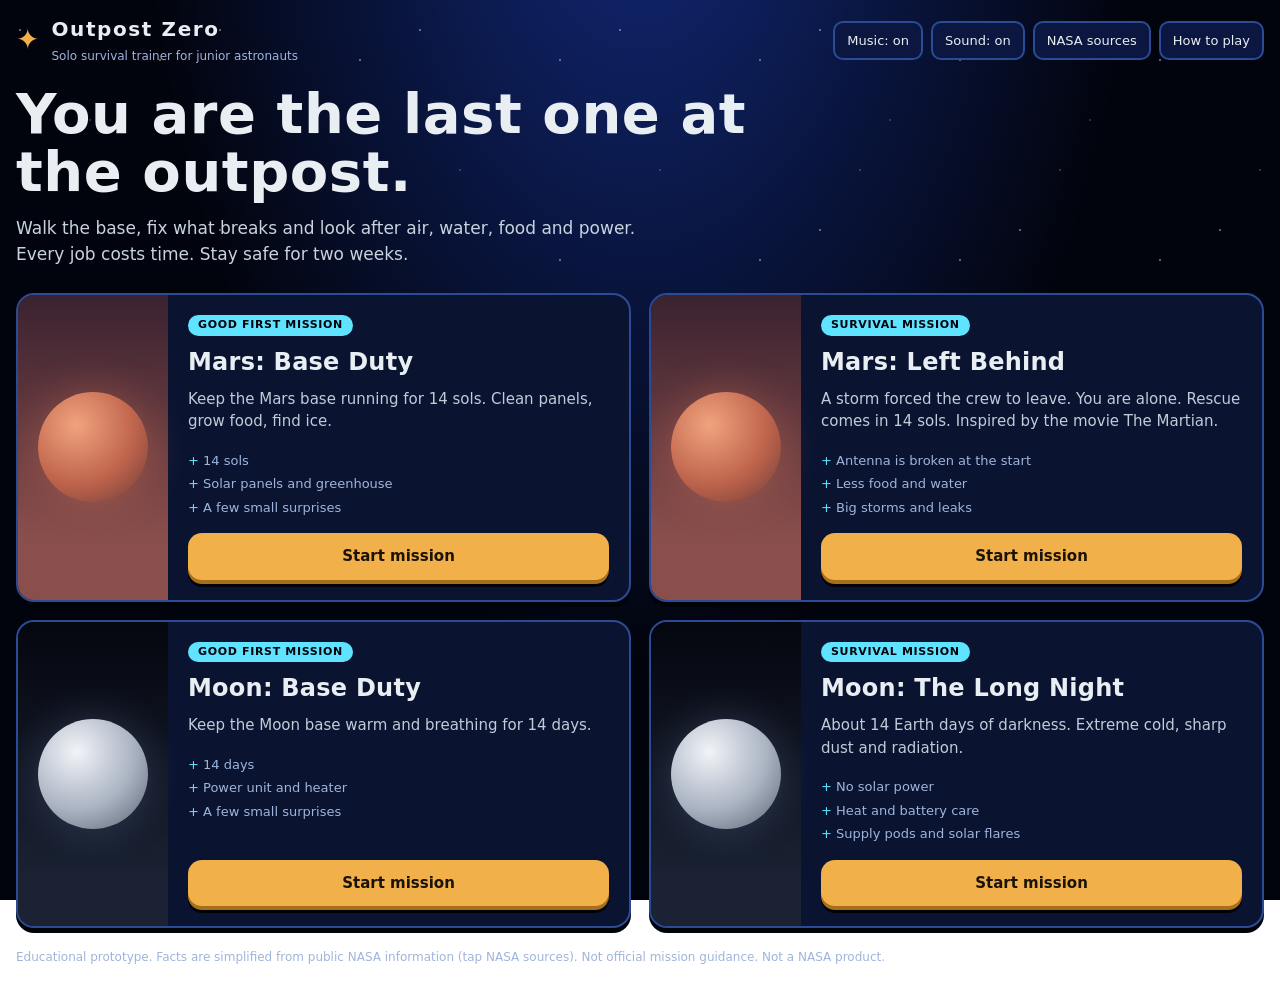
==== outpost-zero-single.html @ 46706403 "Outpost Zero" ====
<!DOCTYPE html>
<html lang="en">
<head>
<meta charset="utf-8">
<meta name="viewport" content="width=device-width, initial-scale=1">
<title>Outpost Zero | Solo survival trainer</title>
<meta name="description" content="A 2D survival game that trains junior astronauts to keep a lone outpost alive on Mars or the Moon.">
<style>
/* Outpost Zero styles
   Palette: graphite, amber for actions, teal for telemetry, coral for alerts. */
:root {
  --bg: #02040d;
  --panel: #0a1431;
  --panel2: #10214d;
  --line: #2b4b94;
  --text: #e9eef2;
  --muted: #9fb4dc;
  --amber: #f2b04a;
  --teal: #5fe3ff;
  --coral: #ef6a5a;
  --ok: #6fe3a1;
  --warn: #ffcf5a;
  --bad: #ff6b6b;
}
* { box-sizing: border-box; }
[hidden] { display: none !important; }
html, body { margin: 0; min-height: 100%; }
body {
  background: radial-gradient(ellipse at 50% -20%, #12297a 0%, var(--bg) 55%) fixed;
  color: var(--text);
  font: 15px/1.5 "Segoe UI", Roboto, system-ui, -apple-system, sans-serif;
}
button { font: inherit; color: inherit; cursor: pointer; }
button:focus-visible { outline: 2px solid var(--amber); outline-offset: 2px; }
h1, h2, h3 { margin: 0; font-family: Bahnschrift, "Trebuchet MS", "Segoe UI", system-ui, sans-serif; letter-spacing: 0.01em; }
p { margin: 0 0 10px; }
.muted { color: var(--muted); }

#app { max-width: 1500px; margin: 0 auto; padding: 14px 16px 30px; }
.topbar { display: flex; justify-content: space-between; align-items: center; gap: 12px; flex-wrap: wrap; margin-bottom: 16px; }
.brand { display: flex; gap: 12px; align-items: center; }
.logo { font-size: 28px; color: var(--amber); }
.brand b { display: block; font-family: Bahnschrift, "Trebuchet MS", system-ui, sans-serif; font-size: 20px; letter-spacing: 0.08em; }
.brand small { color: var(--muted); font-size: 12px; }
.top-actions { display: flex; gap: 8px; }
.ghost { background: transparent; border: 1px solid var(--line); border-radius: 10px; padding: 8px 12px; font-size: 13px; }
.ghost:hover { border-color: var(--teal); }
.primary { background: var(--amber); color: #1b1305; border: 0; border-radius: 12px; padding: 12px 16px; font-weight: 700; box-shadow: 0 3px 0 #a56f1c; }
.primary:hover { filter: brightness(1.08); }
.primary:active { transform: translateY(2px); box-shadow: 0 1px 0 #a56f1c; }

/* start screen */
.hero { max-width: 760px; margin: 18px 0 26px; }
.hero h1 { font-size: clamp(32px, 5vw, 56px); line-height: 1.05; margin-bottom: 14px; }
.lead { font-size: 17px; color: #c8d3dd; max-width: 62ch; }
.cards { display: grid; grid-template-columns: 1fr 1fr; gap: 18px; }
.card { display: grid; grid-template-columns: 150px 1fr; background: var(--panel); border: 1px solid var(--line); border-radius: 18px; overflow: hidden; }
.card .art { position: relative; min-height: 220px; }
.card .art i { position: absolute; left: 50%; top: 50%; width: 110px; height: 110px; margin: -55px 0 0 -55px; border-radius: 50%; }
.card.mars .art { background: linear-gradient(#3a2230, #8a4f4c 80%); }
.card.mars .art i { background: radial-gradient(circle at 35% 30%, #f0a37d, #c0654d 55%, #6d3a37); box-shadow: 0 0 40px #e87a5a55; }
.card.moon .art { background: linear-gradient(#05070f, #1a2233 85%); }
.card.moon .art i { background: radial-gradient(circle at 35% 30%, #f1f4f8, #aab3c2 55%, #5b6272); box-shadow: 0 0 40px #9fb7ff33; }
.card-body { padding: 20px; display: flex; flex-direction: column; gap: 8px; }
.card h2 { font-size: 24px; }
.card p { color: #c0ccd8; }
.facts { list-style: none; margin: 0 0 8px; padding: 0; display: grid; gap: 4px; color: var(--muted); font-size: 13px; }
.facts li::before { content: "+ "; color: var(--teal); }
.card .primary { margin-top: auto; }
.foot { color: var(--muted); font-size: 12px; margin-top: 20px; }

/* status bar */
.statusbar { display: grid; grid-template-columns: 300px 1fr; gap: 12px; background: var(--panel); border: 1px solid var(--line); border-radius: 16px; padding: 12px; margin-bottom: 12px; align-items: center; }
.when { display: grid; gap: 6px; }
.dayline strong { font-family: Bahnschrift, "Trebuchet MS", system-ui, sans-serif; font-size: 22px; display: block; line-height: 1.1; }
.dayline span { color: var(--amber); font-size: 13px; }
.clock { display: flex; align-items: center; gap: 10px; }
.clock b { font-variant-numeric: tabular-nums; font-size: 18px; }
.cbar { flex: 1; height: 6px; background: #0b1016; border-radius: 6px; overflow: hidden; }
.cbar i { display: block; height: 100%; width: 0; background: var(--teal); transition: width 0.2s; }
.badge { justify-self: start; font-size: 12px; padding: 3px 10px; border: 1px solid var(--line); border-radius: 99px; color: var(--muted); }
.badge.eva { color: #1b1305; background: var(--amber); border-color: var(--amber); font-weight: 700; }
.meters { display: grid; grid-template-columns: repeat(6, 1fr); gap: 8px; }
.meter { background: #0f161d; border: 1px solid var(--line); border-radius: 12px; padding: 8px 10px; }
.mrow { display: flex; justify-content: space-between; font-size: 12px; color: var(--muted); margin-bottom: 5px; }
.mrow b { color: var(--text); font-variant-numeric: tabular-nums; }
.bar { height: 7px; background: #0b1016; border-radius: 6px; overflow: hidden; }
.bar i { display: block; height: 100%; width: 0; transition: width 0.3s; }
.meter small { display: block; margin-top: 4px; font-size: 11px; color: var(--muted); min-height: 15px; }

/* stage */
.stage { display: grid; grid-template-columns: minmax(0, 1fr) 360px; gap: 12px; align-items: start; }
.viewport { position: relative; border-radius: 18px; overflow: hidden; border: 1px solid var(--line); background: #000; }
canvas { width: 100%; height: auto; display: block; }
.viewport.flash::after { content: ""; position: absolute; inset: 0; pointer-events: none; background: radial-gradient(circle, transparent 40%, rgba(239, 70, 60, 0.4)); animation: flash 1.2s ease-out forwards; }
@keyframes flash { from { opacity: 1; } to { opacity: 0; } }
.prompt { position: absolute; left: 12px; bottom: 44px; background: rgba(10, 15, 20, 0.85); border: 1px solid var(--line); border-radius: 10px; padding: 6px 12px; font-size: 14px; }
.prompt b { display: inline-block; background: var(--amber); color: #1b1305; border-radius: 5px; padding: 0 7px; margin-right: 6px; }
.work { position: absolute; left: 50%; bottom: 52px; transform: translateX(-50%); min-width: 260px; background: rgba(10, 15, 20, 0.9); border: 1px solid var(--amber); border-radius: 12px; padding: 8px 14px; text-align: center; font-size: 14px; }
.wbar { height: 6px; background: #0b1016; border-radius: 6px; margin-top: 6px; overflow: hidden; }
.wbar i { display: block; height: 100%; width: 0; background: var(--amber); }
.mini { position: absolute; left: 12px; right: 12px; bottom: 10px; height: 18px; background: rgba(10, 15, 20, 0.7); border: 1px solid var(--line); border-radius: 9px; }
.mini .hab { position: absolute; top: 3px; bottom: 3px; right: 3px; background: #31404f; border-radius: 6px; }
.mini .dot { position: absolute; top: 6px; width: 6px; height: 6px; margin-left: -3px; border-radius: 50%; background: var(--teal); }
.mini .dot.in { background: #8fb4ff; }
.mini .me { position: absolute; top: 2px; width: 4px; height: 12px; margin-left: -2px; border-radius: 2px; background: var(--amber); }
.touch { display: none; position: absolute; right: 10px; top: 10px; gap: 8px; }
.touch button { width: 54px; height: 54px; border-radius: 14px; background: rgba(10, 15, 20, 0.8); border: 1px solid var(--line); font-size: 18px; touch-action: none; }
@media (pointer: coarse) { .touch { display: flex; } }

/* side panels */
.side { display: grid; gap: 10px; }
.box { background: var(--panel); border: 1px solid var(--line); border-radius: 16px; padding: 14px; }
.box h3 { font-size: 16px; margin-bottom: 8px; }
.mc p { font-size: 14px; }
#mc { color: #d6e0e8; min-height: 40px; }
.next { color: var(--amber); }
.fc { color: var(--muted); font-size: 13px; margin: 0; }
.task { display: flex; gap: 10px; width: 100%; text-align: left; background: var(--panel2); border: 1px solid var(--line); border-radius: 12px; padding: 10px; margin-bottom: 8px; }
.task:hover { border-color: var(--amber); }
.task.off { opacity: 0.55; }
.task .k { flex: none; width: 24px; height: 24px; border-radius: 6px; background: #0f161d; border: 1px solid var(--line); display: grid; place-items: center; font-size: 12px; color: var(--amber); }
.task .tt { display: grid; gap: 2px; }
.task em { font-style: normal; color: var(--muted); font-size: 12px; }
.task small { color: var(--teal); font-size: 12px; }
.task.off small { color: var(--coral); }
.chips { display: grid; grid-template-columns: 1fr 1fr; gap: 6px; }
.chip { display: flex; flex-direction: column; background: #0f161d; border: 1px solid var(--line); border-radius: 10px; padding: 6px 8px; font-size: 12px; }
.chip span { color: var(--muted); }
.chip b.ok { color: var(--ok); }
.chip b.warn { color: var(--warn); }
.chip b.bad { color: var(--bad); }
.log { max-height: 170px; overflow: auto; font-size: 12px; color: var(--muted); display: grid; gap: 4px; }
.log div { padding-bottom: 4px; border-bottom: 1px solid #202c38; }
.log span { color: var(--teal); }
.row { display: flex; gap: 8px; margin-top: 10px; }

/* modal */
.overlay { position: fixed; inset: 0; background: rgba(4, 7, 11, 0.82); display: grid; place-items: center; padding: 18px; z-index: 10; }
.modal { width: min(640px, 100%); max-height: 88vh; overflow: auto; background: var(--panel); border: 1px solid var(--line); border-radius: 18px; padding: 24px; }
.modal h2 { font-size: 26px; margin-bottom: 10px; }
.modal h3 { font-size: 16px; margin: 14px 0 6px; }
.modal .q { font-size: 17px; }
.mbtns { display: grid; gap: 8px; margin-top: 14px; }
.mbtns .choice { background: var(--panel2); color: var(--text); border: 1px solid var(--line); border-radius: 12px; padding: 12px; text-align: left; box-shadow: none; font-weight: 400; }
.mbtns .choice:hover { border-color: var(--amber); }
.plain { margin: 0 0 10px; padding-left: 20px; display: grid; gap: 6px; }
.deltas { display: grid; grid-template-columns: repeat(auto-fit, minmax(150px, 1fr)); gap: 6px; margin: 10px 0; }
.deltas div { background: #0f161d; border: 1px solid var(--line); border-radius: 10px; padding: 6px 10px; display: flex; flex-direction: column; font-size: 13px; }
.deltas span { color: var(--muted); }
.deltas b.neg { color: var(--bad); }
.deltas b.pos { color: var(--ok); }
.note { color: #c0ccd8; font-size: 14px; }
.evt { background: #2a1a1a; border: 1px solid #7a3a36; border-radius: 12px; padding: 10px 12px; margin: 8px 0; }
.evt b { color: var(--coral); }
.evt p { margin: 4px 0 0; }
.score { font-size: 18px; }
.score b { font-size: 44px; color: var(--amber); }
.score span { color: var(--teal); margin-left: 8px; }
.toast { position: fixed; left: 50%; bottom: 22px; transform: translateX(-50%); background: #f4f7fa; color: #11181f; padding: 10px 16px; border-radius: 10px; font-weight: 600; z-index: 20; max-width: 90vw; }

@media (max-width: 1100px) {
  .stage { grid-template-columns: 1fr; }
  .statusbar { grid-template-columns: 1fr; }
  .meters { grid-template-columns: repeat(3, 1fr); }
}
@media (max-width: 760px) {
  .cards { grid-template-columns: 1fr; }
  .card { grid-template-columns: 1fr; }
  .card .art { min-height: 120px; }
  .meters { grid-template-columns: repeat(2, 1fr); }
}
@media (prefers-reduced-motion: reduce) {
  .viewport.flash::after { animation: none; opacity: 0; }
  .bar i, .cbar i { transition: none; }
}

/* cartoon space theme: black and navy, chunky borders, soft stars */
body::before { content: ""; position: fixed; inset: 0; z-index: -1; pointer-events: none; opacity: .7;
  background-image: radial-gradient(1.5px 1.5px at 20px 30px, #fff, transparent), radial-gradient(1px 1px at 90px 120px, #bcd2ff, transparent), radial-gradient(1.5px 1.5px at 160px 60px, #fff, transparent), radial-gradient(1px 1px at 60px 170px, #ffe7a8, transparent);
  background-size: 200px 200px; }
.box, .card, .statusbar, .modal, .meter { border-width: 2px; box-shadow: 0 5px 0 #01030a; }
.viewport { border-width: 3px; border-color: #3a62b8; box-shadow: 0 6px 0 #01030a; }
.ghost { border-width: 2px; background: #0b1740; }
.primary { border-radius: 14px; box-shadow: 0 4px 0 #a56f1c, 0 7px 0 #01030a; }
.tag { align-self: flex-start; font-size: 11px; font-weight: 700; letter-spacing: .06em; text-transform: uppercase; color: #02040d; background: var(--teal); border-radius: 99px; padding: 2px 10px; }
.card .primary { margin-top: auto; }
.why { width: 100%; margin: 4px 0 8px; padding: 10px 12px; border-radius: 12px; border: 2px solid var(--line); font-weight: 700; text-align: left; background: var(--panel2); }
.why.good { border-color: var(--ok); color: var(--ok); }
.why.bad { border-color: var(--warn); color: var(--warn); }
.why:hover { filter: brightness(1.15); }
.src { background: #0b1a45; border: 2px dashed var(--teal); border-radius: 12px; padding: 10px 12px; font-size: 14px; }
.src small { color: var(--muted); }
.src-list li { font-size: 14px; }
@media (max-width: 760px) { .top-actions { flex-wrap: wrap; } }

</style>
</head>
<body>
<div id="app">

  <header class="topbar">
    <div class="brand">
      <span class="logo" aria-hidden="true">&#10022;</span>
      <div><b>Outpost Zero</b><small>Solo survival trainer for junior astronauts</small></div>
    </div>
    <div class="top-actions">
      <button id="btnMusic" class="ghost">Music: on</button>
      <button id="btnSound" class="ghost">Sound: on</button>
      <button id="btnSrc" class="ghost">NASA sources</button>
      <button id="btnHelp" class="ghost">How to play</button>
    </div>
  </header>

  <!-- Start screen -->
  <main id="menu">
    <section class="hero">
      <h1>You are the last one at the outpost.</h1>
      <p class="lead">Walk the base, fix what breaks and look after air, water, food and power. Every job costs time. Stay safe for two weeks.</p>
    </section>

    <section id="cards" class="cards"></section>

    <p class="foot">Educational prototype. Facts are simplified from public NASA information (tap NASA sources). Not official mission guidance. Not a NASA product.</p>
  </main>

  <!-- Game screen -->
  <main id="game" hidden>
    <section class="statusbar">
      <div class="when">
        <div class="dayline"><strong id="sbDay"></strong><span id="sbLeft"></span></div>
        <div class="clock"><b id="clockTxt">07:00</b><div class="cbar"><i id="clockFill"></i></div></div>
        <span id="zoneBadge" class="badge">Inside</span>
      </div>
      <div id="meters" class="meters"></div>
    </section>

    <section class="stage">
      <div id="viewport" class="viewport">
        <canvas id="cv" width="1100" height="540" aria-label="Outpost view"></canvas>
        <div id="prompt" class="prompt" hidden></div>
        <div id="work" class="work" hidden><span id="workLabel"></span><div class="wbar"><i id="workFill"></i></div></div>
        <div class="touch">
          <button id="tl" aria-label="Walk left">&#9664;</button>
          <button id="te" aria-label="Interact">E</button>
          <button id="tr" aria-label="Walk right">&#9654;</button>
        </div>
        <div id="mini" class="mini" aria-hidden="true"></div>
      </div>

      <aside class="side">
        <section class="box mc">
          <h3>Mission Control</h3>
          <p id="mc"></p>
          <button id="btnWhy" class="why" hidden></button>
          <p class="next"><b>Next step:</b> <span id="objective"></span></p>
          <p class="fc"><b>Forecast:</b> <span id="forecast"></span></p>
        </section>
        <section class="box">
          <h3 id="stTitle">No station nearby</h3>
          <div id="tasks"></div>
        </section>
        <section class="box">
          <h3>Systems</h3>
          <div id="chips" class="chips"></div>
        </section>
        <section class="box">
          <h3>Mission log</h3>
          <div id="log" class="log"></div>
          <div class="row"><button id="btnRestart" class="ghost">Restart</button><button id="btnMenu" class="ghost">Main menu</button></div>
        </section>
      </aside>
    </section>
  </main>
</div>

<div id="modal" class="overlay" hidden>
  <div class="modal" role="dialog" aria-modal="true" aria-labelledby="mTitle">
    <h2 id="mTitle"></h2>
    <div id="mBody"></div>
    <div id="mBtns" class="mbtns"></div>
  </div>
</div>
<div id="toast" class="toast" hidden></div>

<script>
'use strict';
/* data.js
   World settings, stations, events and tasks.
   Change the numbers in WORLDS to make the game easier or harder. */

const VW = 1100, VH = 540, WORLD_W = 2500, GROUND = 410;
const DAY_START = 7;       // wake up time
const DAY_END = 22;        // lights out
const PX_PER_HOUR = 1000;  // walking this far costs one game hour
const SPEED = 240;         // walking speed in pixels per second

let S = null; // current game state
let W = null; // current world settings

const $ = id => document.getElementById(id);
const clamp = (v, a, b) => Math.max(a, Math.min(b, v));
const lerp = (a, b, t) => a + (b - a) * t;
const rnd = (a, b) => a + Math.random() * (b - a);
const rint = (a, b) => Math.floor(rnd(a, b + 1));
const pick = a => a[Math.floor(Math.random() * a.length)];
function shuffle(a) {
  const r = a.slice();
  for (let i = r.length - 1; i > 0; i--) {
    const j = Math.floor(Math.random() * (i + 1));
    [r[i], r[j]] = [r[j], r[i]];
  }
  return r;
}
function fmtTime(h) {
  const hh = Math.floor(h), mm = Math.floor((h - hh) * 60);
  return String(hh).padStart(2, '0') + ':' + String(mm).padStart(2, '0');
}

const LABELS = { o2: 'Oxygen', water: 'Water', food: 'Food', power: 'Power', health: 'Health' };

/* ---------- worlds ---------- */
const WORLDS = {
  mars: {
    id: 'mars', code: 'ARES-IV', place: 'Mars', dayName: 'Sol', maxDay: 14,
    intro: 'An emergency evacuation left you alone at the ARES-IV outpost. The rescue ship needs 20 sols to reach you. A sol is one Martian day, about 24 hours and 37 minutes. Keep your air, water, food and power going until it arrives.',
    start: { o2: 80, water: 75, food: 85, power: 80, health: 100 },
    solarMax: 26, rtg: 0, load: 20,
    o2Gen: 3.2, o2Use: 5, waterUse: 6, reclaimMax: 4.4, foodUse: 6,
    farmGrow: 14, farmIdle: 4, harvest: 35, dustRate: 4, pods: 0, iceGain: 20
  },
  moon: {
    id: 'moon', code: 'LUNA-II', place: 'the Moon', dayName: 'Day', maxDay: 14,
    intro: 'The LUNA-II outpost is entering the lunar night. There is no sunlight for about 14 Earth days, the surface gets extremely cold and the solar panels make no power. A small radioisotope power unit keeps the base alive. Survive until sunrise.',
    start: { o2: 85, water: 80, food: 90, power: 100, health: 100 },
    solarMax: 0, rtg: 9, load: 13,
    o2Gen: 3.4, o2Use: 5, waterUse: 5.5, reclaimMax: 4.2, foodUse: 5.5,
    farmGrow: 9, farmIdle: 3, harvest: 30, dustRate: 0, pods: 3, iceGain: 0
  }
};

const NAMES = {
  mars: { solar: 'Solar Array', antenna: 'Comms Antenna', rover: 'Rover Bay', airlock: 'Airlock', life: 'Life Support', farm: 'Greenhouse', command: 'Command Room', quarters: 'Crew Quarters' },
  moon: { solar: 'Power Bay', antenna: 'Comms Antenna', rover: 'Rover Bay', airlock: 'Airlock', life: 'Life Support', farm: 'Grow Room', command: 'Command Room', quarters: 'Crew Quarters' }
};
const stName = id => NAMES[W.id][id];

/* Walkable stations. zone 'out' is outside (suit needed), 'in' is inside the habitat. */
const STATIONS = [
  { id: 'solar', x: 240, zone: 'out' },
  { id: 'antenna', x: 560, zone: 'out' },
  { id: 'rover', x: 830, zone: 'out' },
  { id: 'airlock', x: 962, zone: 'out' },
  { id: 'airlock', x: 1080, zone: 'in' },
  { id: 'life', x: 1320, zone: 'in' },
  { id: 'farm', x: 1670, zone: 'in' },
  { id: 'command', x: 2000, zone: 'in' },
  { id: 'quarters', x: 2320, zone: 'in' }
];

const TIPS = [
  'Check your suit air before every trip.',
  'Keep a reserve. Never plan to use every last bit of suit air.',
  'Small problems grow. Fix leaks early.',
  'Power is life support. Protect the battery.',
  'Tired crews make mistakes. Finish the day on time.',
  'Walking between stations costs time too. Plan your route.'
];

/* ---------- events ---------- */
const EVENTS = {
  dustStorm: {
    title: 'Dust storm', warn: 2,
    forecast: 'A dust storm is building. Expect weak solar power and poor visibility.',
    text: 'A dust storm hit overnight. Solar power is weak for about 3 sols and outside work uses more suit air.',
    apply() { S.storm = 3; S.sys.dust = clamp(S.sys.dust + 20, 0, 100); },
    lesson: 'Dust storms cut solar power and cover panels with dust. Switch to power saver mode and clean the panels when the sky clears.'
  },
  waterLeak: {
    title: 'Water line leak',
    text: 'A fitting in the water line is leaking. You lose extra water every night until it is sealed.',
    apply() { S.sys.waterLeak = true; },
    lesson: 'Isolate a leaking line first, then repair it. Small leaks add up over many days.'
  },
  hullLeak: {
    title: 'Micrometeoroid leak',
    text: 'A tiny impact punched a slow leak in the hull. Air escapes every night until it is patched.',
    apply() { S.sys.hullLeak = true; },
    lesson: 'Slow leaks are dangerous because they are easy to miss. Check pressure often and patch early.'
  },
  scrubClog: {
    title: 'CO2 filter clogged',
    text: 'The CO2 scrubber filter clogged and is almost full.',
    moon: 'Fine lunar dust clogged the CO2 scrubber filter. It is almost full.',
    apply() { S.sys.scrub = Math.min(S.sys.scrub, 18); },
    lesson: 'CO2 builds up faster than most people expect. Swap filters on schedule and before they clog.'
  },
  pumpFail: {
    title: 'Greenhouse pump failure',
    text: 'The irrigation pump stopped. The crops will not grow until it is restarted.',
    apply() { S.sys.pump = false; },
    lesson: 'Food systems are life support too. Check pumps and lights every day.'
  },
  commsLoss: {
    title: 'Antenna out of alignment',
    text: 'Strong wind knocked the antenna out of alignment. You have no signal to Earth.',
    moon: 'The antenna lost its lock on Earth. You have no signal.',
    apply() { S.sys.comms = false; },
    lesson: 'Without comms you get no forecasts and no help from the ground. Fix the antenna early, with the right safety steps.'
  },
  panelDamage: {
    title: 'Solar panel damage',
    text: 'Wind blown rocks cracked part of the solar array. Power output is down.',
    apply() { S.sys.panel = Math.max(30, S.sys.panel - 35); },
    lesson: 'Damaged panels lose power quickly. Always disconnect the circuit before repairing it.'
  },
  powerFault: {
    title: 'Power controller fault',
    text: 'The power controller shows a fault. The radioisotope unit is delivering less power.',
    apply() { S.sys.panel = Math.max(30, S.sys.panel - 40); },
    lesson: 'Shed load first, then reset. Do not reset a power system under full load.'
  },
  heaterFault: {
    title: 'Heater fault',
    text: 'A heater controller tripped. The habitat is getting cold and uses extra power until it is fixed.',
    apply() { S.sys.heaterFault = true; },
    lesson: 'In the lunar night, heat is life support. Find the cause before restarting a tripped heater.'
  },
  dustAirlock: {
    title: 'Lunar dust in the airlock',
    text: 'Sharp lunar dust is stuck to your suit seals. Dirty seals use more suit air.',
    apply() { S.sys.seal = Math.max(20, S.sys.seal - 45); },
    lesson: 'Lunar dust is sharp and sticks to everything. Apollo crews saw it wear down gear. Clean seals after every trip.'
  },
  quake: {
    title: 'Moonquake',
    text: 'A moonquake shook the habitat.',
    apply() {
      const r = rint(0, 2);
      if (r === 0) { S.sys.reclaim = Math.max(0, S.sys.reclaim - 45); return 'A moonquake shook the habitat and damaged the water reclaimer.'; }
      if (r === 1) { S.sys.pump = false; return 'A moonquake shook the habitat and the irrigation pump stopped.'; }
      S.sys.comms = false; return 'A moonquake shook the habitat and the antenna lost its lock on Earth.';
    },
    lesson: 'Check every system after a shake. Damage is not always obvious.'
  },
  flare: {
    title: 'Solar flare', warn: 1,
    forecast: 'A solar flare is expected. Plan to stay inside that day.',
    text: 'A solar flare is sending radiation toward the outpost. Stay inside today. Being outside will hurt you.',
    apply() { S.flare = true; },
    lesson: 'Radiation from a solar flare is dangerous outside. Stay in the shielded habitat until the alert ends.'
  }
};
const evText = ev => (W.id === 'moon' && ev.moon) ? ev.moon : ev.text;

function buildSchedule(windows) {
  return windows.map(([e, a, b]) => ({ id: e, day: rint(a, b), fired: false }));
}
function forecastList() {
  const out = [];
  S.schedule.forEach(it => {
    const ev = EVENTS[it.id];
    if (it.fired || !ev.warn) return;
    const d = it.day - S.day;
    if (d >= 1 && d <= ev.warn) out.push(ev.forecast + ' Expected in ' + d + ' ' + W.dayName.toLowerCase() + (d > 1 ? 's' : '') + '.');
  });
  return out;
}

/* ---------- tasks ----------
   Each task: key, label, desc, hours, off (reason it is blocked, or null),
   run() returns a message, optional check (safety question), why, instant, confirm. */
function tasksFor(st) {
  const sy = S.sys, mars = W.id === 'mars', t = [];
  const add = o => t.push(o);
  const unit = W.dayName.toLowerCase();

  switch (st.id) {
    case 'solar':
      if (mars) {
        add({ key: 'solar.clean', label: 'Clean the panels', desc: 'Brush off the dust. Dust now: ' + Math.round(sy.dust) + '%.', hours: 2,
          off: sy.dust < 8 ? 'The panels are already clean.' : null,
          run() { sy.dust = 0; return 'The panels are clean. Solar output is back up.'; },
          why: 'Dust blocks sunlight. NASA rovers on Mars have lost power to dust, so clean panels matter.' });
        add({ key: 'solar.repair', label: 'Replace damaged cells', desc: 'Panel health: ' + Math.round(sy.panel) + '%.', hours: 2.5,
          off: sy.panel >= 95 ? 'No damage found.' : null,
          check: { q: 'You found a damaged solar string. What do you do first?', opts: ['Disconnect the string from the power bus', 'Touch the wires to see if they are live', 'Keep working. Panels are safe in daylight'], ans: 0,
            explain: 'Solar cells make power whenever light hits them. Isolate the circuit before you touch it.' },
          run() { sy.panel = 100; return 'New cells are installed. The array is back to full strength.'; },
          why: 'Always isolate a circuit before repairs, even a small one.' });
      } else {
        add({ key: 'solar.reset', label: 'Reset the power controller', desc: 'Controller health: ' + Math.round(sy.panel) + '%.', hours: 1.5,
          off: sy.panel >= 95 ? 'No fault found.' : null,
          check: { q: 'The power controller shows a fault. What do you do first?', opts: ['Switch off non-essential loads, then reset it', 'Reset it while everything runs at full load', 'Unplug the battery bank'], ans: 0,
            explain: 'Reduce the load first so the system restarts gently. A reset under full load can trip it again.' },
          run() { sy.panel = 100; return 'The controller is reset. The power unit is back to full output.'; },
          why: 'Shed load first, then reset. This is standard practice for power faults.' });
        add({ key: 'solar.blanket', label: 'Add a thermal blanket', desc: 'One time job. Cuts the heat the batteries lose.', hours: 2,
          off: S.blanket ? 'Already installed.' : null,
          run() { S.blanket = true; return 'The thermal blanket is on. The batteries lose less heat.'; },
          why: 'The lunar night is extremely cold, so insulation saves power.' });
      }
      break;

    case 'antenna':
      add({ key: 'antenna.align', label: 'Realign the antenna', desc: sy.comms ? 'The antenna is locked on Earth.' : 'No signal. The dish is out of alignment.', hours: 1.5,
        off: sy.comms ? 'The antenna is already aligned.' : null,
        check: { q: 'Before you move the dish by hand, what do you do?', opts: ['Disable the motor drive so it cannot move while you work', 'Stand in front of the dish to watch it', 'Leave the motor on. It is faster'], ans: 0,
          explain: 'Lock out the drive so it cannot move unexpectedly and trap or hit you.' },
        run() { sy.comms = true; return 'The antenna is locked on Earth. Signal is back.'; },
        why: 'Lock out moving equipment before touching it. This is called lockout and tagout.' });
      break;

    case 'rover':
      if (mars) {
        add({ key: 'rover.ice', label: 'Drive out and drill for ice', desc: 'About 3 hours. Gives water and costs some power.', hours: 3,
          off: S.storm > 0 ? 'Visibility is too low to drive in the storm.' : (S.suit < 55 ? 'Not enough suit air for a 3 hour trip. Go back and refill.' : null),
          check: { q: 'The ice site is far from the habitat. What is your suit air plan?', opts: ['Make sure suit air covers the round trip plus a reserve', 'Go fast and decide when you get there', 'Turn off the radio to save power'], ans: 0,
            explain: 'Plan for the round trip plus a safety reserve, and turn back early if air runs low.' },
          run() { S.res.water = clamp(S.res.water + W.iceGain, 0, 100); S.res.power = clamp(S.res.power - 5, 0, 100); return 'You drilled ice and melted it. Water +' + W.iceGain + '. Rover charging cost 5% power.'; },
          why: 'Water ice under Martian soil can be melted and cleaned for drinking.' });
      } else {
        add({ key: 'rover.pod', label: 'Fetch a supply pod (' + S.pods + ' left)', desc: 'About 3 hours. Gives water, food and oxygen.', hours: 3,
          off: S.pods <= 0 ? 'All supply pods are collected.' : (S.suit < 55 ? 'Not enough suit air for a 3 hour trip. Go back and refill.' : null),
          check: { q: 'The supply pod is far from the habitat. What is your suit air plan?', opts: ['Make sure suit air covers the round trip plus a reserve', 'Go fast and decide when you get there', 'Turn off the radio to save power'], ans: 0,
            explain: 'Plan for the round trip plus a safety reserve, and turn back early if air runs low.' },
          run() { S.pods--; S.res.water = clamp(S.res.water + 14, 0, 100); S.res.food = clamp(S.res.food + 10, 0, 100); S.res.o2 = clamp(S.res.o2 + 8, 0, 100); return 'You brought back a supply pod. Water +14, food +10, oxygen +8.'; },
          why: 'Missions often pre-position supplies on the surface before the crew arrives.' });
      }
      break;

    case 'airlock':
      if (st.zone === 'in') {
        add({ key: 'airlock.exit', label: 'Suit up and go outside', desc: 'Takes 30 minutes and about 2% habitat oxygen.', hours: 0.5, off: null,
          check: { q: 'Before you open the outer hatch, what do you check?', opts: ['Suit seals, suit oxygen and radio, then depressurize', 'Only the radio. The suit looks after the rest', 'Nothing. Go quickly to save time'], ans: 0,
            explain: 'Always run a full suit check before going outside. A small seal fault can become life threatening fast.' },
          run() {
            S.res.o2 = clamp(S.res.o2 - 2, 0, 100); S.zone = 'out'; S.suit = 100; S.warnedSuit = false;
            P.x = 962; P.target = null; S.stats.eva++; Sfx.hiss();
            return 'You are outside. Suit air is 100%. Every minute outside uses suit air.';
          },
          why: 'The airlock keeps habitat air inside when you leave.' });
        if (!mars) add({ key: 'airlock.brush', label: 'Brush dust off suit seals', desc: 'Seal condition: ' + Math.round(sy.seal) + '%.', hours: 1,
          off: sy.seal > 85 ? 'The seals are clean.' : null,
          run() { sy.seal = 100; return 'The seals are clean. Your suit holds air well again.'; },
          why: 'Lunar dust is sharp and sticks to everything. Apollo crews reported it wearing down gear and irritating their eyes and throats.' });
      } else {
        add({ key: 'airlock.enter', label: 'Go inside and repressurize', desc: 'Takes 30 minutes. Your suit gets refilled when you go out again.', hours: 0.5, off: null,
          run() { S.zone = 'in'; P.x = 1080; P.target = null; Sfx.hiss(); return 'You are back inside. The airlock is repressurized.'; },
          why: 'Never rush the airlock cycle.' });
      }
      break;

    case 'life':
      add({ key: 'life.scrub', label: 'Swap the CO2 filter', desc: 'Filter: ' + Math.round(sy.scrub) + '%. It wears down about 12% every night.', hours: 1,
        off: sy.scrub > 85 ? 'The filter is fresh.' : null,
        check: { q: 'What happens if the CO2 filter is full?', opts: ['CO2 builds up and causes headaches and confusion', 'Oxygen levels rise', 'Nothing. CO2 is harmless in a sealed room'], ans: 0,
          explain: 'CO2 buildup was a real danger on Apollo 13, where the crew had to adapt their filters.' },
        run() { sy.scrub = 100; return 'A fresh filter is in. CO2 levels are dropping.'; },
        why: 'Check filters on a schedule. CO2 buildup is slow and easy to ignore.' });
      add({ key: 'life.reclaim', label: 'Service the water reclaimer', desc: 'Efficiency: ' + Math.round(sy.reclaim) + '%. It recycles used water when healthy.', hours: 1.5,
        off: sy.reclaim > 85 ? 'It is running well.' : null,
        run() { sy.reclaim = 100; return 'The reclaimer is serviced and recycling water well.'; },
        why: 'The space station recycles most of its water. A working reclaimer saves a huge amount of supply.' });
      if (sy.waterLeak) add({ key: 'life.waterleak', label: 'Seal the water leak', desc: 'Water is escaping every night.', hours: 1, off: null,
        check: { q: 'You found a leaking water line. What do you do first?', opts: ['Close the isolation valve upstream of the leak', 'Wait until the tank is empty', 'Tape it and leave'], ans: 0,
          explain: 'Isolate the section first so the leak stops and you can repair it safely.' },
        run() { sy.waterLeak = false; return 'The leak is sealed. Water loss is back to normal.'; },
        why: 'Isolate, then repair. It is the same idea for any leaking line.' });
      if (sy.hullLeak) add({ key: 'life.hullleak', label: 'Patch the hull leak', desc: 'Air is escaping every night.', hours: 1.5, off: null,
        check: { q: 'You hear a slow hiss and cabin pressure is dropping. What first?', opts: ['Isolate the module, locate the leak, then patch it', 'Ignore it. There is plenty of oxygen', 'Open the airlock to balance the pressure'], ans: 0,
          explain: 'Isolate the module to protect the rest of the habitat, find the leak, then patch it.' },
        run() { sy.hullLeak = false; return 'The hull is patched. Pressure is holding.'; },
        why: 'Pressure loss is one of the most serious emergencies in space.' });
      if (sy.heaterFault) add({ key: 'life.heater', label: 'Reset the heater controller', desc: 'The habitat is getting cold.', hours: 1, off: null,
        check: { q: 'A heater controller tripped. What do you do before restarting it?', opts: ['Check for a short or damage, then restart', 'Restart it again and again until it works', 'Ignore the warning lights'], ans: 0,
          explain: 'A tripped heater usually means a fault. Find the cause before you restart it.' },
        run() { sy.heaterFault = false; return 'The heater is back. The habitat is warming up.'; },
        why: 'Heat is life support on the Moon.' });
      break;

    case 'farm':
      if (!sy.pump) add({ key: 'farm.pump', label: 'Restart the irrigation pump', desc: 'The pump has stopped.', hours: 1, off: null,
        run() { sy.pump = true; return 'The pump is running again.'; },
        why: 'Plants need steady water. Check pumps often.' });
      add({ key: 'farm.tend', label: 'Water and tend the crops', desc: 'Tended crops grow much faster. Uses about 2% water.', hours: 1.5,
        off: !sy.pump ? 'The pump is down. Restart it first.' : (S.tended ? 'Already tended today.' : null),
        run() { S.tended = true; S.res.water = clamp(S.res.water - 2, 0, 100); return 'The crops are watered. Growth is on track.'; },
        why: 'Growing food saves supplies on long missions.' });
      add({ key: 'farm.harvest', label: 'Harvest the crops', desc: 'Growth: ' + Math.round(sy.growth) + '%. Ready at 100%.', hours: 1,
        off: sy.growth < 100 ? 'Not ready yet.' : null,
        run() { S.res.food = clamp(S.res.food + W.harvest, 0, 100); sy.growth = 0; return 'Harvest done. Food +' + W.harvest + '.'; },
        why: 'Fresh food also helps morale on long missions.' });
      break;

    case 'command':
      add({ key: 'command.call', label: 'Daily call to Mission Control', desc: 'Get the forecast and advice. Needs the antenna.', hours: 0.5,
        off: !sy.comms ? 'No signal. Realign the antenna outside first.' : (S.reported ? 'You already called today.' : null),
        run() {
          S.reported = true; S.res.health = clamp(S.res.health + 2, 0, 100); S.forecast = forecastList();
          const f = S.forecast.length ? S.forecast.join(' ') : 'No storms or radiation alerts in the next few ' + unit + 's.';
          return 'Mission Control: ' + f + ' ' + pick(TIPS);
        } });
      add({ key: 'command.saver', label: S.saver ? 'Turn power saver off' : 'Turn power saver on',
        desc: S.saver ? 'Back to normal power use. Crops grow at full speed.' : 'Cuts power use by 25%. Crops grow slower.', hours: 0.1, instant: true, off: null,
        run() { S.saver = !S.saver; return S.saver ? 'Power saver is on. Non-essential systems are off.' : 'Power saver is off.'; },
        why: 'Turning off non-essential systems to protect the battery is called load shedding. Real crews do it in emergencies.' });
      break;

    case 'quarters':
      add({ key: 'quarters.sleep', label: 'Sleep and end the day', desc: 'Resources change overnight. Systems wear down.', hours: 0, instant: true, off: null,
        confirm: S.hour < 20 ? 'You still have about ' + Math.round(DAY_END - S.hour) + ' hours left today. End the day anyway?' : null,
        run() { endDay(''); return null; } });
      add({ key: 'quarters.med', label: 'Use a medical kit (' + S.kits + ' left)', desc: 'Restores 20 health.', hours: 0.5,
        off: S.kits <= 0 ? 'No medical kits left.' : (S.res.health > 85 ? 'You are in good health.' : null),
        run() { S.kits--; S.res.health = clamp(S.res.health + 20, 0, 100); return 'You treated yourself. Health +20.'; },
        why: 'Medical kits are limited. Prevent injuries first.' });
      break;
  }
  return t;
}


/* ---------- missions (scenarios) ----------
   windows = [event, earliest day, latest day]. start / sys change the starting state. */
const SCENARIOS = {
  mars_duty: {
    world: 'mars', title: 'Mars: Base Duty', tag: 'Good first mission',
    blurb: 'Keep the Mars base running for 14 sols. Clean panels, grow food, find ice.',
    facts: ['14 sols', 'Solar panels and greenhouse', 'A few small surprises'],
    brief: 'You are on duty at the ARES-IV base on Mars. Do your chores: clean the solar panels, grow food and fix small problems. Stay safe for 14 sols.',
    start: { o2: 90, water: 85, food: 90, power: 90 }, sys: {},
    windows: [['waterLeak', 4, 6], ['dustStorm', 7, 9], ['pumpFail', 10, 12], ['commsLoss', 11, 13]]
  },
  mars_left: {
    world: 'mars', title: 'Mars: Left Behind', tag: 'Survival mission',
    blurb: 'A storm forced the crew to leave. You are alone. Rescue comes in 14 sols. Inspired by the movie The Martian.',
    facts: ['Antenna is broken at the start', 'Less food and water', 'Big storms and leaks'],
    brief: 'A fierce storm made the crew leave in a hurry, and you were left behind. Your antenna is broken, so nobody can hear you. Fix it, make food, find water and survive until the rescue ship arrives.',
    start: { o2: 75, water: 60, food: 60, power: 80 }, sys: { comms: false, dust: 30, growth: 5 },
    windows: [['waterLeak', 2, 4], ['dustStorm', 4, 6], ['pumpFail', 6, 8], ['scrubClog', 7, 9], ['panelDamage', 8, 10], ['hullLeak', 10, 12], ['flare', 12, 13]]
  },
  moon_duty: {
    world: 'moon', title: 'Moon: Base Duty', tag: 'Good first mission',
    blurb: 'Keep the Moon base warm and breathing for 14 days.',
    facts: ['14 days', 'Power unit and heater', 'A few small surprises'],
    brief: 'You are on duty at the LUNA-II base on the Moon. The sun is down, so a small power unit runs the base. Do your chores and fix small problems.',
    start: { o2: 90, water: 85, food: 90, power: 100 }, sys: {},
    windows: [['scrubClog', 3, 5], ['dustAirlock', 5, 7], ['commsLoss', 7, 9], ['flare', 10, 12]]
  },
  moon_night: {
    world: 'moon', title: 'Moon: The Long Night', tag: 'Survival mission',
    blurb: 'About 14 Earth days of darkness. Extreme cold, sharp dust and radiation.',
    facts: ['No solar power', 'Heat and battery care', 'Supply pods and solar flares'],
    brief: 'The lunar night has begun. It lasts about 14 Earth days. It is freezing, the solar panels make no power and sharp dust is everywhere. Protect your power and survive until sunrise.',
    start: {}, sys: {},
    windows: [['scrubClog', 2, 4], ['heaterFault', 3, 5], ['dustAirlock', 4, 6], ['commsLoss', 5, 7], ['quake', 6, 8], ['hullLeak', 8, 10], ['powerFault', 9, 11], ['flare', 10, 12], ['quake', 12, 13]]
  }
};

/* ---------- NASA sources ----------
   Facts are simplified from public NASA pages. No live data is downloaded by the game. */
const SOURCES = {
  mars:  { short: 'NASA Mars Exploration', name: 'NASA Mars Exploration Program (science.nasa.gov/mars)', fact: 'A sol (Mars day) is about 24 hours 39 minutes. Mars has thin air, cold weather and dust storms.' },
  mer:   { short: 'NASA/JPL Mars rovers', name: 'NASA/JPL Mars rovers: Spirit, Opportunity, Curiosity, Perseverance', fact: 'Dust builds up on rover solar panels. A huge dust storm in 2018 knocked Opportunity into low power mode.' },
  ice:   { short: 'NASA Phoenix and LCROSS', name: 'NASA Phoenix lander (Mars) and LCROSS mission (Moon)', fact: 'Phoenix found water ice under Martian soil. LCROSS found water in a dark Moon crater.' },
  moon:  { short: 'NASA Moon and Artemis', name: 'NASA Moon facts and Artemis program (science.nasa.gov/moon)', fact: 'A lunar night lasts about 14 Earth days and gets extremely cold. Moonquakes were recorded by Apollo instruments.' },
  apollo:{ short: 'NASA Apollo reports', name: 'NASA Apollo mission reports and Lunar Surface Journal', fact: 'Apollo crews found lunar dust sharp and sticky. It wore down gear and irritated their eyes and throats.' },
  iss:   { short: 'NASA ISS life support', name: 'NASA International Space Station life support (ECLSS)', fact: 'The ISS recycles most of its water and uses scrubbers to remove CO2 from the air.' },
  a13:   { short: 'NASA Apollo 13', name: 'NASA Apollo 13 mission history', fact: 'On Apollo 13 the crew built an adapter so square filters could clean the air in the round fittings.' },
  rtg:   { short: 'NASA Radioisotope Power', name: 'NASA Radioisotope Power Systems (rps.nasa.gov)', fact: 'Rovers like Curiosity and Perseverance use a radioisotope power system. It makes steady power with no sunlight.' },
  veggie:{ short: 'NASA Veggie on the ISS', name: 'NASA Veggie plant growth system on the ISS', fact: 'Astronauts grew and ate lettuce in space. Plants need steady water and light.' },
  dsn:   { short: 'NASA Deep Space Network', name: 'NASA Deep Space Network (DSN)', fact: 'Giant dishes in California, Spain and Australia talk to spacecraft. Signals take minutes to reach Mars.' },
  sw:    { short: 'NASA Space Weather', name: 'NASA Heliophysics: solar flares and space weather', fact: 'Solar flares send out radiation. Astronauts shelter in shielded areas when a strong one is expected.' },
  safety:{ short: 'NASA EVA safety', name: 'NASA spacewalk (EVA) and safety training', fact: 'Astronauts practice spacewalks in a giant pool and always follow checklists, including lockout steps.' },
  hrp:   { short: 'NASA Human Research', name: 'NASA Human Research Program', fact: 'NASA studies sleep, health and stress so crews can stay well on long missions.' }
};
const TASK_SRC = {
  'solar.clean': 'mer', 'solar.repair': 'safety', 'solar.reset': 'rtg', 'solar.blanket': 'moon', 'antenna.align': 'safety',
  'rover.ice': 'ice', 'rover.pod': 'moon', 'airlock.exit': 'safety', 'airlock.enter': 'safety', 'airlock.brush': 'apollo',
  'life.scrub': 'a13', 'life.reclaim': 'iss', 'life.waterleak': 'iss', 'life.hullleak': 'iss', 'life.heater': 'moon',
  'farm.pump': 'veggie', 'farm.tend': 'veggie', 'farm.harvest': 'veggie', 'command.call': 'dsn', 'command.saver': 'mer',
  'quarters.sleep': 'hrp', 'quarters.med': 'hrp'
};
const EVENT_SRC = {
  dustStorm: 'mer', waterLeak: 'iss', hullLeak: 'iss', scrubClog: 'a13', pumpFail: 'veggie', commsLoss: 'dsn',
  panelDamage: 'mer', powerFault: 'rtg', heaterFault: 'moon', dustAirlock: 'apollo', quake: 'moon', flare: 'sw'
};

</script>
<script>
'use strict';
/* audio.js
   All sound is made in the browser with the Web Audio API. No audio files needed.
   Note: on the Moon there is no air, so there is no wind outside. You only hear your suit. */

const Sfx = {
  ctx: null, master: null, musicGain: null, noise: null,
  on: true, musicOn: true, eva: false,
  wind: null, hum: null, breath: null,

  init() {
    if (this.ctx) { this.ctx.resume(); return; }
    const AC = window.AudioContext || window.webkitAudioContext;
    if (!AC) return;
    const c = this.ctx = new AC();
    this.master = c.createGain();
    this.master.gain.value = this.on ? 0.9 : 0;
    this.master.connect(c.destination);
    this.musicGain = c.createGain();
    this.musicGain.gain.value = this.musicOn ? 0.5 : 0;
    this.musicGain.connect(this.master);
    const len = c.sampleRate * 2, buf = c.createBuffer(1, len, c.sampleRate), d = buf.getChannelData(0);
    for (let i = 0; i < len; i++) d[i] = Math.random() * 2 - 1;
    this.noise = buf;
    this.makeAmbience();
    this.makeMusic();
  },

  noiseSrc() {
    const s = this.ctx.createBufferSource();
    s.buffer = this.noise; s.loop = true;
    return s;
  },

  makeAmbience() {
    const c = this.ctx;
    // wind (Mars only, controlled by scene())
    this.wind = c.createGain(); this.wind.gain.value = 0;
    const ws = this.noiseSrc(), wf = c.createBiquadFilter();
    wf.type = 'bandpass'; wf.frequency.value = 520; wf.Q.value = 0.7;
    ws.connect(wf); wf.connect(this.wind); this.wind.connect(this.master); ws.start();
    const lfo = c.createOscillator(), lg = c.createGain();
    lfo.frequency.value = 0.12; lg.gain.value = 180;
    lfo.connect(lg); lg.connect(wf.frequency); lfo.start();
    // habitat hum (life support machinery)
    this.hum = c.createGain(); this.hum.gain.value = 0;
    [[55, 'triangle', 0.5], [110.5, 'sine', 0.25], [165, 'sine', 0.1]].forEach(([f, type, v]) => {
      const o = c.createOscillator(), g = c.createGain();
      o.type = type; o.frequency.value = f; g.gain.value = v;
      o.connect(g); g.connect(this.hum); o.start();
    });
    this.hum.connect(this.master);
    // suit breathing (shaped by an interval below)
    this.breath = c.createGain(); this.breath.gain.value = 0.0001;
    const bs = this.noiseSrc(), bf = c.createBiquadFilter();
    bf.type = 'bandpass'; bf.frequency.value = 800; bf.Q.value = 0.9;
    bs.connect(bf); bf.connect(this.breath); this.breath.connect(this.master); bs.start();
    setInterval(() => {
      if (!this.eva || !this.ctx) return;
      const t = c.currentTime, g = this.breath.gain;
      g.cancelScheduledValues(t);
      g.setValueAtTime(0.0001, t);
      g.linearRampToValueAtTime(0.1, t + 0.9);
      g.linearRampToValueAtTime(0.0001, t + 1.5);
      g.linearRampToValueAtTime(0.07, t + 2.0);
      g.linearRampToValueAtTime(0.0001, t + 2.7);
    }, 3000);
  },

  makeMusic() {
    const c = this.ctx;
    const f = c.createBiquadFilter();
    f.type = 'lowpass'; f.frequency.value = 800; f.connect(this.musicGain);
    const lfo = c.createOscillator(), lg = c.createGain();
    lfo.frequency.value = 0.07; lg.gain.value = 250;
    lfo.connect(lg); lg.connect(f.frequency); lfo.start();
    const pad = [0, 1, 2].map(() => {
      const o = c.createOscillator(), g = c.createGain();
      o.type = 'sawtooth'; o.detune.value = (Math.random() - 0.5) * 12; g.gain.value = 0.05;
      o.connect(g); g.connect(f); o.start();
      return o;
    });
    const chords = [[110, 164.8, 220], [98, 146.8, 196], [87.3, 130.8, 174.6], [98, 146.8, 185]];
    let i = 0;
    const step = () => {
      const t = c.currentTime;
      pad.forEach((o, k) => o.frequency.setTargetAtTime(chords[i][k], t, 1.6));
      i = (i + 1) % chords.length;
    };
    // soft twinkling notes, like faraway stars
    const bells = [392, 440, 523, 587, 659, 784];
    setInterval(() => { if (this.musicOn && this.on) this.tone(bells[Math.floor(Math.random() * bells.length)], 2.4, 'sine', 0.025, 0, 0); }, 5200);
    step(); setInterval(step, 9000);
  },

  setSound(v) { this.on = v; if (this.ctx) this.master.gain.setTargetAtTime(v ? 0.9 : 0, this.ctx.currentTime, 0.05); },
  setMusic(v) { this.musicOn = v; if (this.ctx) this.musicGain.gain.setTargetAtTime(v ? 0.5 : 0, this.ctx.currentTime, 0.2); },

  /* Set the background sound for where the player is. */
  scene(zone, storm, world, powered) {
    if (!this.ctx) return;
    const t = this.ctx.currentTime, mars = world === 'mars', out = zone === 'out';
    this.eva = out;
    let w = 0;
    if (mars) w = out ? (storm ? 0.16 : 0.05) : (storm ? 0.03 : 0.006);
    this.wind.gain.setTargetAtTime(w, t, 0.4);
    this.hum.gain.setTargetAtTime(powered ? (out ? 0.012 : 0.05) : 0.004, t, 0.4);
  },

  tone(freq, dur, type, vol, when, slide) {
    if (!this.ctx) return;
    const c = this.ctx, t = c.currentTime + (when || 0);
    const o = c.createOscillator(), g = c.createGain();
    o.type = type || 'sine';
    o.frequency.setValueAtTime(freq, t);
    if (slide) o.frequency.exponentialRampToValueAtTime(Math.max(20, freq + slide), t + dur);
    g.gain.setValueAtTime(vol == null ? 0.12 : vol, t);
    g.gain.exponentialRampToValueAtTime(0.0001, t + dur);
    o.connect(g); g.connect(this.master);
    o.start(t); o.stop(t + dur + 0.02);
  },

  burst(dur, freq, q, vol, type, when, fade) {
    if (!this.ctx) return;
    const c = this.ctx, t = c.currentTime + (when || 0);
    const s = this.noiseSrc(), f = c.createBiquadFilter(), g = c.createGain();
    f.type = type || 'bandpass'; f.frequency.value = freq; f.Q.value = q || 1;
    g.gain.setValueAtTime(0.0001, t);
    g.gain.linearRampToValueAtTime(vol, t + (fade ? dur * 0.3 : 0.005));
    g.gain.exponentialRampToValueAtTime(0.0001, t + dur);
    s.connect(f); f.connect(g); g.connect(this.master);
    s.start(t, Math.random() * 1.5); s.stop(t + dur + 0.02);
  },

  click() { this.tone(900, 0.05, 'square', 0.05); },
  step(zone) {
    if (zone === 'out') this.burst(0.1, 420, 0.8, 0.22);
    else { this.burst(0.06, 1500, 2, 0.12); this.tone(170, 0.05, 'square', 0.03); }
  },
  hiss() { this.burst(1.4, 5000, 0.5, 0.2, 'highpass', 0, true); this.tone(120, 0.3, 'square', 0.04, 1.2); },
  work(dur) {
    const n = Math.max(2, Math.round(dur / 0.22));
    for (let i = 0; i < n; i++) {
      this.tone(300 + Math.random() * 220, 0.06, 'square', 0.05, i * 0.22);
      this.burst(0.05, 2200, 3, 0.1, 'bandpass', i * 0.22 + 0.05);
    }
  },
  done() { this.tone(520, 0.1, 'triangle', 0.1); this.tone(780, 0.16, 'triangle', 0.1, 0.09); },
  good() { [660, 830, 990].forEach((f, i) => this.tone(f, 0.18, 'triangle', 0.12, i * 0.09)); },
  error() { this.tone(150, 0.28, 'sawtooth', 0.12, 0, -60); },
  warn() { this.tone(520, 0.12, 'square', 0.06); this.tone(390, 0.16, 'square', 0.06, 0.14); },
  alarm() { for (let i = 0; i < 4; i++) { this.tone(880, 0.14, 'square', 0.07, i * 0.3); this.tone(660, 0.14, 'square', 0.07, i * 0.3 + 0.15); } },
  sleep() { this.tone(330, 1.2, 'sine', 0.1, 0, -200); this.tone(247, 1.4, 'sine', 0.08, 0.2, -120); },
  win() { [523, 659, 784, 1046].forEach((f, i) => this.tone(f, 0.5, 'triangle', 0.13, i * 0.16)); },
  lose() { [330, 262, 196, 147].forEach((f, i) => this.tone(f, 0.6, 'sawtooth', 0.09, i * 0.25)); }
};

</script>
<script>
'use strict';
/* render.js
   Everything drawn on the canvas: sky, ground, outside equipment, the habitat rooms,
   the astronaut and the weather. */

const cv = $('cv'), ctx = cv.getContext('2d');
let STARS = [], ROCKS = [], vignette = null;
const TOP = 232; // ceiling height of the habitat
const ROOMS = [['airlock', 1000, 1150], ['life', 1150, 1500], ['farm', 1500, 1850], ['command', 1850, 2170], ['quarters', 2170, 2450]];

/* ---------- small helpers ---------- */
function rr(x, y, w, h, r, fill, stroke, lw) {
  ctx.beginPath();
  ctx.moveTo(x + r, y);
  ctx.arcTo(x + w, y, x + w, y + h, r);
  ctx.arcTo(x + w, y + h, x, y + h, r);
  ctx.arcTo(x, y + h, x, y, r);
  ctx.arcTo(x, y, x + w, y, r);
  ctx.closePath();
  if (fill) { ctx.fillStyle = fill; ctx.fill(); }
  if (stroke) { ctx.strokeStyle = stroke; ctx.lineWidth = lw || 2; ctx.stroke(); }
}
function circ(x, y, r, fill, stroke, lw) {
  ctx.beginPath(); ctx.arc(x, y, r, 0, Math.PI * 2);
  if (fill) { ctx.fillStyle = fill; ctx.fill(); }
  if (stroke) { ctx.strokeStyle = stroke; ctx.lineWidth = lw || 2; ctx.stroke(); }
}
function line(x1, y1, x2, y2, col, lw) {
  ctx.beginPath(); ctx.moveTo(x1, y1); ctx.lineTo(x2, y2);
  ctx.strokeStyle = col; ctx.lineWidth = lw || 2; ctx.stroke();
}
function txt(s, x, y, col, font, align) {
  ctx.fillStyle = col; ctx.font = font || '12px system-ui, sans-serif'; ctx.textAlign = align || 'center';
  ctx.fillText(s, x, y);
}
const hexToRgb = h => [parseInt(h.slice(1, 3), 16), parseInt(h.slice(3, 5), 16), parseInt(h.slice(5, 7), 16)];
const toHex = n => Math.round(n).toString(16).padStart(2, '0');
function mixHex(a, b, t) {
  const A = hexToRgb(a), B = hexToRgb(b);
  return '#' + toHex(lerp(A[0], B[0], t)) + toHex(lerp(A[1], B[1], t)) + toHex(lerp(A[2], B[2], t));
}

/* Mars sky colours through the day: [hour, [top, middle, horizon]] */
const SKY_KEYS = [
  [5, ['#0b0b1f', '#1d1a33', '#3a2a3c']],
  [7, ['#5a4660', '#c47f68', '#efb98c']],
  [12, ['#a97c66', '#d4a27a', '#ecc89d']],
  [17.5, ['#7d5e72', '#d58a6b', '#efb98c']],
  [19.5, ['#1f2b4d', '#4a4a73', '#8a6f84']],
  [22, ['#05060f', '#0a0c1c', '#171a2e']]
];
function skyAt(h) {
  let i = 0;
  while (i < SKY_KEYS.length - 2 && h > SKY_KEYS[i + 1][0]) i++;
  const [h0, c0] = SKY_KEYS[i], [h1, c1] = SKY_KEYS[i + 1];
  const t = clamp((h - h0) / (h1 - h0), 0, 1);
  return c0.map((c, k) => mixHex(c, c1[k], t));
}
function lightAt(h) {
  if (h < 5 || h > 21) return 0.05;
  if (h < 7) return lerp(0.05, 0.6, (h - 5) / 2);
  if (h < 12) return lerp(0.6, 1, (h - 7) / 5);
  if (h < 17.5) return lerp(1, 0.8, (h - 12) / 5.5);
  if (h < 19.5) return lerp(0.8, 0.2, (h - 17.5) / 2);
  return lerp(0.2, 0.05, (h - 19.5) / 1.5);
}

function genScenery() {
  STARS = [];
  for (let i = 0; i < 140; i++) STARS.push({ x: Math.random() * VW, y: Math.random() * 300, r: Math.random() < 0.15 ? 2 : 1, p: Math.random() * 6 });
  ROCKS = [];
  const cols = W.id === 'mars' ? ['#8a4a40', '#a25a48', '#7a3f3c', '#c0705a'] : ['#5b6272', '#6c7384', '#4a505f', '#7d8596'];
  for (let i = 0; i < 170; i++) {
    ROCKS.push({ x: Math.random() * WORLD_W, y: GROUND + 6 + Math.random() * (VH - GROUND - 16), w: 3 + Math.random() * (i % 7 === 0 ? 24 : 12), h: 2 + Math.random() * 6, c: pick(cols) });
  }
}

/* ---------- sky, mountains, ground ---------- */
function drawSky(cam, t, mars) {
  let cols;
  if (mars) {
    cols = skyAt(S.hour);
    if (S.storm > 0) cols = cols.map(c => mixHex(c, '#8a5a48', 0.55));
  } else cols = ['#02030a', '#060a18', '#10172b'];
  const g = ctx.createLinearGradient(0, 0, 0, GROUND);
  g.addColorStop(0, cols[0]); g.addColorStop(0.6, cols[1]); g.addColorStop(1, cols[2]);
  ctx.fillStyle = g; ctx.fillRect(0, 0, VW, VH);

  let starA = mars ? 1 - lightAt(S.hour) : 1;
  if (mars && S.storm > 0) starA *= 0.2;
  STARS.forEach(s => {
    ctx.globalAlpha = clamp(starA, 0, 1) * (0.6 + 0.4 * Math.sin(t * 0.002 + s.p));
    ctx.fillStyle = '#fff';
    ctx.fillRect(((s.x - cam * 0.03) % VW + VW) % VW, s.y, s.r, s.r);
  });
  ctx.globalAlpha = 1;

  if (mars) {
    const f = clamp((S.hour - 6) / 14, 0, 1);
    if (S.hour > 5.5 && S.hour < 20.5) {
      const sx = lerp(120, VW - 120, f), sy = GROUND - 50 - Math.sin(f * Math.PI) * 280;
      const low = 1 - Math.sin(f * Math.PI);
      const gl = ctx.createRadialGradient(sx, sy, 4, sx, sy, 110);
      gl.addColorStop(0, 'rgba(255,230,190,' + (S.storm > 0 ? 0.25 : 0.7) + ')'); gl.addColorStop(1, 'rgba(255,200,150,0)');
      ctx.fillStyle = gl; ctx.fillRect(sx - 120, sy - 120, 240, 240);
      circ(sx, sy, 16, mixHex('#fff4dc', '#ffb070', low), null);
    }
  } else {
    const ex = 880 - cam * 0.02, ey = 110;
    const gl = ctx.createRadialGradient(ex, ey, 20, ex, ey, 90);
    gl.addColorStop(0, 'rgba(120,180,255,.35)'); gl.addColorStop(1, 'rgba(120,180,255,0)');
    ctx.fillStyle = gl; ctx.fillRect(ex - 100, ey - 100, 200, 200);
    circ(ex, ey, 32, '#2f6fb5', null);
    ctx.fillStyle = '#4c9a63';
    ctx.beginPath(); ctx.ellipse(ex - 8, ey - 6, 11, 8, 0.4, 0, Math.PI * 2); ctx.fill();
    ctx.beginPath(); ctx.ellipse(ex + 12, ey + 10, 8, 6, -0.3, 0, Math.PI * 2); ctx.fill();
    ctx.fillStyle = 'rgba(255,255,255,.55)';
    ctx.beginPath(); ctx.ellipse(ex + 2, ey - 14, 14, 3, 0, 0, Math.PI * 2); ctx.fill();
    ctx.fillStyle = 'rgba(0,10,30,.35)';
    ctx.beginPath(); ctx.arc(ex, ey, 32, -Math.PI * 0.5, Math.PI * 0.5); ctx.arc(ex + 14, ey, 32, Math.PI * 0.5, -Math.PI * 0.5, true); ctx.fill();
  }
}
function drawRange(cam, f, base, amp, col, seed) {
  ctx.fillStyle = col; ctx.beginPath(); ctx.moveTo(0, GROUND);
  for (let x = 0; x <= VW + 20; x += 20) {
    const wx = x + cam * f;
    const y = base - (Math.sin(wx * 0.004 + seed) * amp + Math.sin(wx * 0.011 + seed * 2) * amp * 0.45 + Math.sin(wx * 0.027 + seed) * amp * 0.15);
    ctx.lineTo(x, y);
  }
  ctx.lineTo(VW, GROUND); ctx.closePath(); ctx.fill();
}
function drawGround(cam, mars) {
  const g = ctx.createLinearGradient(0, GROUND - 6, 0, VH);
  g.addColorStop(0, mars ? '#b0624c' : '#7a8190'); g.addColorStop(1, mars ? '#6d3a37' : '#3d4352');
  ctx.fillStyle = g; ctx.fillRect(0, GROUND - 6, VW, VH - GROUND + 6);
  ctx.save(); ctx.translate(-cam, 0);
  ROCKS.forEach(r => {
    if (r.x < cam - 40 || r.x > cam + VW + 40) return;
    ctx.fillStyle = r.c; ctx.beginPath(); ctx.ellipse(r.x, r.y, r.w, r.h, 0, 0, Math.PI * 2); ctx.fill();
  });
  ctx.restore();
}

/* ---------- outside equipment ---------- */
function drawSolar(x, t, mars) {
  const sy = S.sys;
  if (mars) {
    [-135, 0, 135].forEach((dx, i) => {
      const cx = x + dx, w = 112, h = 62, y0 = GROUND - 62 - h;
      line(cx, GROUND, cx, y0 + h, '#aab7c8', 6);
      line(cx - 30, GROUND, cx, y0 + h + 4, '#8c9bb0', 3); line(cx + 30, GROUND, cx, y0 + h + 4, '#8c9bb0', 3);
      const poly = () => { ctx.beginPath(); ctx.moveTo(cx - w / 2, y0 + 10); ctx.lineTo(cx + w / 2, y0); ctx.lineTo(cx + w / 2, y0 + h); ctx.lineTo(cx - w / 2, y0 + h + 10); ctx.closePath(); };
      poly(); ctx.fillStyle = '#1d3b6b'; ctx.fill(); ctx.strokeStyle = '#b7dcff'; ctx.lineWidth = 2; ctx.stroke();
      for (let k = 1; k < 4; k++) line(cx - w / 2 + k * w / 4, y0 + 10 - k * 2.5, cx - w / 2 + k * w / 4, y0 + h + 10 - k * 2.5, '#4f78b0', 1);
      for (let k = 1; k < 3; k++) line(cx - w / 2, y0 + 10 + k * h / 3, cx + w / 2, y0 + k * h / 3, '#4f78b0', 1);
      poly(); ctx.fillStyle = 'rgba(200,140,95,' + (sy.dust / 100 * 0.8).toFixed(2) + ')'; ctx.fill();
      if (sy.panel < 95 && i === 1) {
        ctx.strokeStyle = '#d9ecff'; ctx.lineWidth = 1.5; ctx.beginPath();
        ctx.moveTo(cx - 20, y0 + 6); ctx.lineTo(cx - 5, y0 + 26); ctx.lineTo(cx - 18, y0 + 40); ctx.lineTo(cx + 6, y0 + 58);
        ctx.moveTo(cx + 16, y0 + 4); ctx.lineTo(cx + 24, y0 + 30); ctx.stroke();
        if (Math.sin(t * 0.008) > 0) circ(cx, y0 - 8, 4, '#ff5a5a');
      }
    });
    txt(stName('solar'), x, GROUND - 150, '#f2e6dc', 'bold 13px system-ui, sans-serif');
  } else {
    [0, 1, 2].forEach(i => {
      const bx = x - 110 + i * 74;
      rr(bx, GROUND - 84, 64, 76, 6, S.blanket ? '#c9a24a' : '#6b7487', '#cfd7e6', 2);
      if (S.blanket) { line(bx + 8, GROUND - 70, bx + 56, GROUND - 30, 'rgba(255,240,180,.5)', 1); line(bx + 12, GROUND - 30, bx + 50, GROUND - 76, 'rgba(120,80,20,.4)', 1); }
      rr(bx + 10, GROUND - 24, 44, 8, 3, '#2a3142');
      circ(bx + 54, GROUND - 76, 3, sy.panel < 70 ? '#ff5a5a' : '#6fe3a1');
    });
    rr(x + 130, GROUND - 60, 92, 52, 10, '#4b5565', '#9aa7bb', 2);
    for (let i = 0; i < 5; i++) ctx.fillStyle = '#7e8aa0', ctx.fillRect(x + 138 + i * 16, GROUND - 72, 6, 14);
    rr(x + 150, GROUND - 46, 52, 10, 5, 'rgba(255,150,60,' + (0.6 + 0.25 * Math.sin(t * 0.004)).toFixed(2) + ')');
    txt('RTG', x + 176, GROUND - 22, '#dfe6f2', 'bold 11px system-ui, sans-serif');
    line(x + 100, GROUND - 20, x + 130, GROUND - 24, '#222a38', 4);
    if (sy.panel < 70 && Math.sin(t * 0.01) > 0.3) { circ(x + 176, GROUND - 82, 4, '#ffd36a'); circ(x + 184, GROUND - 90, 2, '#fff'); }
    txt(stName('solar'), x + 20, GROUND - 106, '#e4ecf7', 'bold 13px system-ui, sans-serif');
  }
}
function drawAntenna(x, t) {
  const ok = S.sys.comms;
  line(x, GROUND, x, GROUND - 90, '#b7c3d4', 7);
  line(x - 26, GROUND, x, GROUND - 60, '#8e9db3', 4); line(x + 26, GROUND, x, GROUND - 60, '#8e9db3', 4);
  ctx.save(); ctx.translate(x, GROUND - 100); ctx.rotate(ok ? -0.7 : 0.45);
  ctx.fillStyle = '#e8eef7'; ctx.strokeStyle = '#9fb0c8'; ctx.lineWidth = 2;
  ctx.beginPath(); ctx.ellipse(0, 0, 46, 16, 0, 0, Math.PI); ctx.fill(); ctx.stroke();
  line(0, 0, 0, -30, '#9fb0c8', 3); circ(0, -32, 4, '#ffd36a');
  ctx.restore();
  if (ok) {
    for (let k = 0; k < 3; k++) {
      const r = 24 + ((t * 0.03 + k * 14) % 42);
      ctx.strokeStyle = 'rgba(127,216,255,' + (1 - (r - 24) / 42).toFixed(2) + ')'; ctx.lineWidth = 2;
      ctx.beginPath(); ctx.arc(x + 8, GROUND - 128, r, -1.3, -0.2); ctx.stroke();
    }
  } else if (Math.sin(t * 0.008) > 0) circ(x, GROUND - 92, 5, '#ff5a5a');
  txt(stName('antenna'), x, GROUND - 168, '#e4ecf7', 'bold 13px system-ui, sans-serif');
}
function drawRover(x, t, mars) {
  rr(x - 50, GROUND - 46, 100, 26, 8, mars ? '#d8c8a0' : '#cfd6e2', '#f4ecd6', 2);
  rr(x - 34, GROUND - 76, 50, 32, 8, '#cdd9e8', '#f4f8ff', 2);
  rr(x - 28, GROUND - 70, 38, 20, 5, '#27456b');
  line(x + 34, GROUND - 46, x + 34, GROUND - 88, '#aab7c8', 3); circ(x + 34, GROUND - 90, 6, '#e8eef7', '#9fb0c8', 2);
  [-34, 34].forEach(dx => {
    circ(x + dx, GROUND - 12, 15, '#2a3142', '#aab6c8', 3);
    line(x + dx - 9, GROUND - 12, x + dx + 9, GROUND - 12, '#58657d', 2); line(x + dx, GROUND - 21, x + dx, GROUND - 3, '#58657d', 2);
  });
  circ(x + 50, GROUND - 34, 4, '#fff6c8');
  txt('Rover', x, GROUND - 106, '#e4ecf7', 'bold 13px system-ui, sans-serif');
}

/* ---------- habitat ---------- */
function drawHabitat(t) {
  const lit = S.res.power <= 0 ? 0.18 : (S.res.power < 12 ? 0.55 + 0.25 * Math.sin(t * 0.02) : 1);
  rr(992, TOP - 18, 1466, GROUND - TOP + 36, 30, '#7f90a6', '#c9d6e6', 3);
  ROOMS.forEach(([id, a, b]) => {
    const g = ctx.createLinearGradient(0, TOP, 0, GROUND);
    g.addColorStop(0, '#33445f'); g.addColorStop(1, '#1d2a40');
    ctx.fillStyle = g; ctx.fillRect(a, TOP, b - a, GROUND - TOP);
    ctx.fillStyle = 'rgba(255,246,208,' + (0.85 * lit).toFixed(2) + ')'; ctx.fillRect(a + (b - a) / 2 - 45, TOP + 6, 90, 5);
    const lg = ctx.createRadialGradient((a + b) / 2, TOP + 10, 5, (a + b) / 2, TOP + 10, 170);
    lg.addColorStop(0, 'rgba(255,240,200,' + (0.2 * lit).toFixed(2) + ')'); lg.addColorStop(1, 'rgba(255,240,200,0)');
    ctx.fillStyle = lg; ctx.fillRect(a, TOP, b - a, GROUND - TOP);
    if (id === 'airlock') roomAirlock(a, t);
    else if (id === 'life') roomLife(a, t);
    else if (id === 'farm') roomFarm(a, t);
    else if (id === 'command') roomCommand(a, t);
    else roomQuarters(a, t);
    txt(NAMES[W.id][id], (a + b) / 2, TOP - 4, '#dbe6f5', 'bold 12px system-ui, sans-serif');
  });
  ctx.fillStyle = '#55657e'; ctx.fillRect(1000, GROUND - 8, 1450, 8);
  for (let i = 1; i < ROOMS.length; i++) {
    const x = ROOMS[i][1];
    ctx.fillStyle = '#4a5b76'; ctx.fillRect(x - 4, TOP, 8, GROUND - TOP - 108);
    ctx.fillStyle = '#e0b84a'; ctx.fillRect(x - 4, GROUND - 112, 8, 4);
  }
  line(1000, TOP + 22, 2450, TOP + 22, '#5d708c', 3);
  line(1000, TOP + 30, 2450, TOP + 30, '#4a5d7a', 2);
  if (lit < 1) { ctx.fillStyle = 'rgba(2,4,12,' + ((1 - lit) * 0.7).toFixed(2) + ')'; ctx.fillRect(1000, TOP, 1450, GROUND - TOP); }
}
function roomAirlock(a, t) {
  for (let i = 0; i < 6; i++) { ctx.fillStyle = i % 2 ? '#e0b84a' : '#262e3c'; ctx.fillRect(a, GROUND - 130 + i * 20, 10, 20); }
  rr(a + 10, GROUND - 130, 8, 122, 3, '#3b4962');
  circ(a + 40, TOP + 40, 5, '#6fe3a1');
  // suit on the rack
  const suitHere = S.zone === 'in';
  if (suitHere) {
    rr(a + 85, GROUND - 120, 36, 56, 10, '#eef3fa', '#a9bad0', 2);
    circ(a + 103, GROUND - 136, 15, '#f4f7fc', '#a9bad0', 2);
    rr(a + 96, GROUND - 144, 20, 14, 6, '#17314d');
    line(a + 92, GROUND - 66, a + 92, GROUND - 24, '#e8eef7', 8); line(a + 114, GROUND - 66, a + 114, GROUND - 24, '#e8eef7', 8);
  }
  rr(a + 40, GROUND - 68, 34, 40, 4, '#46566f', '#7d8fa9', 2);
  txt('O2', a + 57, GROUND - 44, '#cfe3ff', 'bold 11px system-ui, sans-serif');
}
function roomLife(a, t) {
  const sy = S.sys;
  // CO2 scrubber
  rr(a + 15, GROUND - 150, 66, 142, 8, '#51627c', '#8fa3bf', 2);
  const sc = sy.scrub, col = sc < 30 ? '#ff5a5a' : sc < 55 ? '#ffcf5a' : '#5ae08a';
  [-110, -62].forEach(dy => {
    circ(a + 48, GROUND + dy, 19, '#26354c', '#8fa3bf', 2);
    for (let i = 0; i < 4; i++) { const ang = t * 0.012 + i * Math.PI / 2; line(a + 48, GROUND + dy, a + 48 + Math.cos(ang) * 15, GROUND + dy + Math.sin(ang) * 15, '#a9bcd6', 2); }
  });
  circ(a + 70, GROUND - 138, 4, col);
  txt('CO2', a + 48, GROUND - 156, '#cfe3ff', 'bold 11px system-ui, sans-serif');
  // water reclaimer
  rr(a + 95, GROUND - 110, 60, 102, 8, '#46566f', '#8fa3bf', 2);
  const rc = sy.reclaim, rcol = rc < 35 ? '#ff5a5a' : rc < 60 ? '#ffcf5a' : '#5ae08a';
  circ(a + 142, GROUND - 98, 4, rcol);
  for (let i = 0; i < 4; i++) line(a + 105, GROUND - 90 + i * 16, a + 145, GROUND - 90 + i * 16, '#5d708c', 2);
  txt('RECLAIM', a + 125, GROUND - 116, '#cfe3ff', 'bold 10px system-ui, sans-serif');
  // water tank
  rr(a + 170, GROUND - 160, 70, 150, 14, '#2a3a52', '#9fb7d4', 2);
  const wl = S.res.water / 100 * 130;
  rr(a + 176, GROUND - 16 - wl, 58, wl, 8, 'rgba(61,143,224,.75)');
  txt('H2O', a + 205, GROUND - 168, '#cfe3ff', 'bold 11px system-ui, sans-serif');
  if (sy.waterLeak) {
    for (let i = 0; i < 3; i++) { const y = (t * 0.12 + i * 30) % 90; circ(a + 245, GROUND - 100 + y, 3, '#5ab0ff'); }
    ctx.fillStyle = 'rgba(61,143,224,.5)'; ctx.beginPath(); ctx.ellipse(a + 245, GROUND - 6, 22, 4, 0, 0, Math.PI * 2); ctx.fill();
  }
  // oxygen generator
  rr(a + 262, GROUND - 120, 66, 112, 8, '#4a5a70', '#9fb3cc', 2);
  for (let i = 0; i < 3; i++) { const by = GROUND - 30 - ((t * 0.03 + i * 20) % 70); circ(a + 295 + Math.sin(by * 0.2) * 10, by, 3, 'rgba(180,230,255,.7)'); }
  txt('O2 GEN', a + 295, GROUND - 126, '#cfe3ff', 'bold 10px system-ui, sans-serif');
  if (sy.hullLeak) {
    for (let i = 0; i < 6; i++) { const y = (t * 0.05 + i * 11) % 66; ctx.fillStyle = 'rgba(255,255,255,' + (0.55 - y / 130).toFixed(2) + ')'; circ(a + 335 + Math.sin(i + t * 0.01) * 8 + y * 0.3, TOP + 36 + y, 3 + y * 0.05, ctx.fillStyle); }
  }
  if (W.id === 'moon') {
    rr(a + 330, GROUND - 60, 16, 50, 3, sy.heaterFault ? '#27506b' : '#6b3a2a', '#9fb3cc', 2);
    if (!sy.heaterFault) { ctx.fillStyle = 'rgba(255,140,60,.35)'; ctx.fillRect(a + 332, GROUND - 56, 12, 42); }
  }
}
function roomFarm(a, t) {
  const gr = S.sys.growth / 100, on = S.res.power > 0;
  [GROUND - 62, GROUND - 126, GROUND - 190].forEach(y => {
    if (on) {
      const g = ctx.createLinearGradient(0, y - 40, 0, y);
      g.addColorStop(0, 'rgba(255,90,200,.0)'); g.addColorStop(1, 'rgba(255,90,200,.28)');
      ctx.fillStyle = g; ctx.fillRect(a + 24, y - 40, 296, 40);
      ctx.fillStyle = '#ff7ad8'; ctx.fillRect(a + 24, y - 42, 296, 3);
    }
    rr(a + 20, y, 304, 8, 3, '#6c7d96');
    for (let k = 0; k < 8; k++) {
      const px = a + 42 + k * 36, h = 8 + gr * 30 + (k % 3) * 3;
      line(px, y, px, y - h, '#4fbf63', 3);
      ctx.fillStyle = '#58cf70';
      ctx.beginPath(); ctx.ellipse(px - 6, y - h * 0.6, 7, 3, -0.5, 0, Math.PI * 2); ctx.fill();
      ctx.beginPath(); ctx.ellipse(px + 6, y - h, 7, 3, 0.5, 0, Math.PI * 2); ctx.fill();
      if (gr >= 1) circ(px, y - h - 4, 4, '#e0a64e');
    }
  });
  rr(a + 330, GROUND - 100, 16, 90, 4, '#46566f', '#8fa3bf', 2);
  circ(a + 338, GROUND - 90, 4, S.sys.pump ? '#5ae08a' : '#ff5a5a');
  if (S.tended) for (let i = 0; i < 4; i++) circ(a + 338 + Math.sin(i) * 3, GROUND - 60 + ((t * 0.1 + i * 20) % 50), 2, '#5ab0ff');
}
function roomCommand(a, t) {
  const ok = S.sys.comms;
  rr(a + 20, GROUND - 76, 280, 14, 4, '#5b6b84', '#8fa3bf', 2);
  ctx.fillStyle = '#3d4b63'; ctx.fillRect(a + 40, GROUND - 62, 10, 54); ctx.fillRect(a + 270, GROUND - 62, 10, 54);
  rr(a + 30, GROUND - 166, 80, 58, 5, '#0d1626', '#8aa0c0', 2);
  ctx.strokeStyle = '#59d0c0'; ctx.lineWidth = 2; ctx.beginPath();
  for (let i = 0; i <= 14; i++) { const px = a + 36 + i * 5, py = GROUND - 136 + Math.sin(i * 0.8 + t * 0.004) * 14; i ? ctx.lineTo(px, py) : ctx.moveTo(px, py); }
  ctx.stroke();
  rr(a + 120, GROUND - 182, 100, 74, 5, '#0d1626', '#8aa0c0', 2);
  if (ok) {
    circ(a + 170, GROUND - 146, 24, '#2a72c8');
    ctx.fillStyle = '#4c9a63'; ctx.beginPath(); ctx.ellipse(a + 162, GROUND - 150, 9, 7, 0.4, 0, Math.PI * 2); ctx.fill();
    for (let i = 0; i < 4; i++) rr(a + 196 + i * 5, GROUND - 124 - i * 4, 3, 4 + i * 4, 1, '#6fe3a1');
  } else if (Math.sin(t * 0.008) > 0) txt('NO SIGNAL', a + 170, GROUND - 142, '#ff6a6a', 'bold 13px system-ui, sans-serif');
  rr(a + 230, GROUND - 166, 62, 58, 5, '#0d1626', '#8aa0c0', 2);
  for (let i = 0; i < 4; i++) rr(a + 238, GROUND - 158 + i * 13, 6 + (S.res[['o2', 'water', 'food', 'power'][i]] / 100) * 40, 7, 2, ['#6fd3ff', '#5aa7ff', '#9be26e', '#ffd35a'][i]);
  rr(a + 130, GROUND - 52, 46, 12, 5, '#2c3a52'); line(a + 153, GROUND - 40, a + 153, GROUND - 8, '#3d4b63', 5);
}
function roomQuarters(a, t) {
  rr(a + 20, GROUND - 86, 150, 78, 4, '#46566f', '#8fa3bf', 2);
  rr(a + 28, GROUND - 56, 134, 18, 6, '#3a6ea5');
  rr(a + 28, GROUND - 62, 36, 12, 5, '#e8f0ff');
  rr(a + 28, GROUND - 148, 134, 18, 6, '#3a6ea5'); rr(a + 28, GROUND - 154, 36, 12, 5, '#e8f0ff');
  line(a + 24, GROUND - 150, a + 24, GROUND - 86, '#8fa3bf', 4);
  rr(a + 195, GROUND - 160, 64, 52, 26, '#0d1626', '#8fa3bf', 3);
  STARS.slice(0, 10).forEach(s => ctx.fillRect(a + 205 + (s.x % 44), GROUND - 150 + (s.y % 32), 1.5, 1.5));
  rr(a + 270, GROUND - 130, 40, 120, 5, '#4a5a70', '#9fb3cc', 2);
  rr(a + 278, GROUND - 120, 24, 24, 4, '#e8eef7'); line(a + 290, GROUND - 116, a + 290, GROUND - 100, '#e8453c', 5); line(a + 282, GROUND - 108, a + 298, GROUND - 108, '#e8453c', 5);
  txt('Medical', a + 290, GROUND - 134, '#cfe3ff', 'bold 10px system-ui, sans-serif');
}

/* ---------- markers, player ---------- */
function drawMarkers(t) {
  const pulse = 0.5 + 0.5 * Math.sin(t * 0.005);
  STATIONS.forEach(st => {
    if (st.zone !== S.zone) return;
    const near = Math.abs(st.x - P.x) < 64;
    ctx.lineWidth = near ? 3 : 2;
    ctx.strokeStyle = st.id === S.hl ? 'rgba(255,226,122,' + (0.5 + 0.5 * pulse).toFixed(2) + ')' : near ? 'rgba(127,216,255,.95)' : 'rgba(127,216,255,.28)';
    ctx.beginPath(); ctx.ellipse(st.x, GROUND + 8, 38, 8, 0, 0, Math.PI * 2); ctx.stroke();
    if (stationAlert(st.id)) {
      const y = GROUND - 196 + Math.sin(t * 0.006 + st.x) * 4;
      circ(st.x, y, 11, '#e8453c', '#fff', 2); txt('!', st.x, y + 5, '#fff', 'bold 15px system-ui, sans-serif');
    }
  });
}
function drawPlayer(t) {
  const eva = S.zone === 'out';
  ctx.save(); ctx.translate(P.x, GROUND); ctx.scale(P.dir >= 0 ? 1 : -1, 1); ctx.lineCap = 'round';
  const sw = P.walking ? Math.sin(P.phase) * 10 : 0, wk = P.working ? Math.sin(t * 0.02) * 14 : 0;
  const body = eva ? '#eef3fa' : '#3a6ea5', trim = eva ? '#a9bad0' : '#27496f';
  ctx.fillStyle = 'rgba(0,0,0,.28)'; ctx.beginPath(); ctx.ellipse(0, 2, 26, 6, 0, 0, Math.PI * 2); ctx.fill();
  line(-2, -58, 8 + (P.working ? 10 : -sw * 0.6), -40 + (P.working ? -10 + wk : 4), trim, 8);
  line(-5, -26, -5 + sw, -3, body, 10); line(5, -26, 5 - sw, -3, body, 10);
  ctx.fillStyle = eva ? '#7f8da3' : '#1d2b42'; ctx.fillRect(-10 + sw, -7, 14, 7); ctx.fillRect(-sw, -7, 14, 7);
  if (eva) rr(-25, -70, 13, 32, 4, '#c9d5e6', '#8fa1ba', 2);
  rr(-13, -68, 26, 44, 9, body, trim, 2);
  if (eva) { rr(-6, -58, 12, 10, 2, '#2a3f5d'); circ(0, -52, 2, '#ff6b6b'); }
  else { ctx.fillStyle = '#e8f0ff'; ctx.fillRect(-13, -46, 26, 4); }
  line(2, -60, 10 + (P.working ? 16 : sw * 0.6), -44 + (P.working ? -16 - wk : 6), body, 8);
  if (eva) {
    circ(2, -82, 17, '#f4f7fc', '#a9bad0', 2); rr(-4, -90, 20, 15, 7, '#17314d');
    ctx.fillStyle = 'rgba(120,200,255,.5)'; ctx.fillRect(1, -87, 9, 3);
  } else {
    circ(2, -80, 13, '#d9a679', '#a97c52', 2);
    ctx.fillStyle = '#2b1f1a'; ctx.beginPath(); ctx.arc(2, -83, 13, Math.PI, 0); ctx.fill();
    circ(8, -80, 1.6, '#222');
  }
  ctx.restore();
  if (P.working) for (let i = 0; i < 4; i++) circ(P.x + P.dir * (26 + Math.random() * 14), GROUND - 45 + (Math.random() - 0.5) * 20, 2, '#ffd36a');
}

/* ---------- main draw ---------- */
function draw(t) {
  const mars = W.id === 'mars';
  const cam = clamp(P.x - VW / 2, 0, WORLD_W - VW);
  ctx.clearRect(0, 0, VW, VH);
  drawSky(cam, t, mars);
  drawRange(cam, 0.12, 330, 46, mars ? '#6e4150' : '#2a3042', 1);
  drawRange(cam, 0.3, 365, 34, mars ? '#8a4f4c' : '#363d50', 4);
  drawGround(cam, mars);
  ctx.save(); ctx.translate(-cam, 0);
  drawSolar(240, t, mars); drawAntenna(560, t); drawRover(830, t, mars);
  ctx.restore();

  // outside light level
  const dark = mars ? (1 - lightAt(S.hour)) * 0.55 : 0.28;
  ctx.fillStyle = 'rgba(5,8,28,' + dark.toFixed(2) + ')'; ctx.fillRect(0, 0, VW, VH);
  if (S.storm > 0 && mars) { ctx.fillStyle = 'rgba(150,90,60,.3)'; ctx.fillRect(0, 0, VW, VH); }

  ctx.save(); ctx.translate(-cam, 0);
  drawHabitat(t); drawMarkers(t); drawPlayer(t);
  ctx.restore();

  if (S.storm > 0 && mars) {
    ctx.strokeStyle = 'rgba(240,190,150,.3)'; ctx.lineWidth = 1.5; ctx.beginPath();
    for (let i = 0; i < 110; i++) {
      const x = (i * 97 + t * 0.9 * (1 + (i % 5) * 0.2)) % VW, y = (i * 53 + t * 0.1 * (i % 3)) % VH;
      ctx.moveTo(x, y); ctx.lineTo(x - 16, y + 3);
    }
    ctx.stroke();
  }
  if (S.flare) { ctx.fillStyle = 'rgba(255,120,40,' + (0.07 + 0.05 * Math.sin(t * 0.004)).toFixed(3) + ')'; ctx.fillRect(0, 0, VW, VH); }
  if (!vignette) {
    vignette = ctx.createRadialGradient(VW / 2, VH / 2, VH * 0.45, VW / 2, VH / 2, VW * 0.65);
    vignette.addColorStop(0, 'rgba(0,0,0,0)'); vignette.addColorStop(1, 'rgba(0,0,0,.5)');
  }
  ctx.fillStyle = vignette; ctx.fillRect(0, 0, VW, VH);
}

</script>
<script>
'use strict';
/* game.js
   Game state, rules, interface and the main loop. */

const P = { x: 2320, dir: -1, walking: false, phase: 0, working: false, workT: 0, workDur: 1, task: null, extra: 0, target: null, stepDist: 0 };
const keys = { left: false, right: false };
let modalOpen = false, dirty = true, lastUi = 0, panelTasks = [], panelSig = '', toastTimer = 0;

const METERS = [
  ['o2', 'Oxygen', '#6fd3ff'], ['water', 'Water', '#5aa7ff'], ['food', 'Food', '#9be26e'],
  ['power', 'Power', '#ffd35a'], ['health', 'Health', '#ff9aa2'], ['suit', 'Suit air', '#d9e6ff']
];

/* ---------- start, menu ---------- */
function startGame(id) {
  const sc = SCENARIOS[id];
  W = Object.assign({}, WORLDS[sc.world]); W.scen = id;
  S = {
    world: sc.world, scen: id, why: null, lastExplain: '', lastMiss: false, day: 1, hour: DAY_START, zone: 'in', over: false,
    res: Object.assign({}, W.start, sc.start), suit: 100, warnedSuit: false,
    sys: Object.assign({ dust: 0, panel: 100, scrub: 100, reclaim: 100, growth: 15, pump: true, comms: true, hullLeak: false, waterLeak: false, heaterFault: false, seal: 100 }, sc.sys),
    storm: 0, flare: false, saver: false, blanket: false, tended: false, reported: false,
    pods: W.pods, kits: 3, checked: {}, forecast: [], schedule: buildSchedule(sc.windows), happened: [], log: [], hl: null,
    stats: { tasks: 0, eva: 0, right: 0, wrong: 0 }
  };
  P.x = 2320; P.dir = -1; P.target = null; P.working = false; P.task = null; P.walking = false;
  keys.left = keys.right = false;
  genScenery(); panelSig = '';
  $('menu').hidden = true; $('game').hidden = false;
  buildMeters(); buildMini(); $('btnWhy').hidden = true;
  Sfx.init(); Sfx.click();
  addLog('Mission started: ' + sc.title + '.');
  say('Welcome. Walk with A and D, or click the ground. Stand on a glowing pad to see its tasks.');
  modal(sc.title,
    '<p>' + sc.brief + '</p>' +
    '<ul class="plain"><li>&#128694; A / D keys or click to walk</li><li>&#9881; Stand on a glowing pad, press E</li>' +
    '<li>&#9200; Every job costs time. The day ends at ' + fmtTime(DAY_END) + '</li><li>&#129489;&#8205;&#128640; Outside, watch your suit air</li>' +
    '<li>&#128716; Sleep in Crew Quarters to end the day</li><li>&#10067; Tap the Why? button to learn from every result</li></ul>',
    [['Begin ' + W.dayName + ' 1', () => { closeModal(); Sfx.click(); say(suggest().t); }]]);
  dirty = true; ui();
}
function toMenu() {
  $('game').hidden = true; $('menu').hidden = false; S = null;
  Sfx.scene('in', false, 'moon', false);
}

/* ---------- messages ---------- */
function say(m) { $('mc').textContent = m; }
function addLog(m) {
  S.log.unshift({ d: S.day, h: S.hour, m }); S.log.length = Math.min(S.log.length, 30); dirty = true;
}
function toast(m) {
  const el = $('toast'); el.textContent = m; el.hidden = false;
  clearTimeout(toastTimer); toastTimer = setTimeout(() => { el.hidden = true; }, 2200);
}
function flash() {
  const v = $('viewport'); v.classList.remove('flash'); void v.offsetWidth; v.classList.add('flash');
}
function modal(title, html, buttons) {
  $('mTitle').textContent = title; $('mBody').innerHTML = html;
  const b = $('mBtns'); b.innerHTML = '';
  buttons.forEach(([label, fn, cls]) => {
    const el = document.createElement('button');
    el.textContent = label; el.className = cls || 'primary'; el.onclick = fn; b.appendChild(el);
  });
  $('modal').hidden = false; modalOpen = true; keys.left = keys.right = false;
}
function closeModal() { $('modal').hidden = true; modalOpen = false; }

/* ---------- "Why?" explanations and sources ---------- */
function setWhy(ok, title, text, src) {
  if (!S) return;
  S.why = { ok, title, text, src };
  const b = $('btnWhy'); b.hidden = false; b.className = 'why ' + (ok ? 'good' : 'bad');
  b.textContent = ok ? '\u2705 Why did that work? Tap' : '\u26A0\uFE0F Why? Tap to learn';
}
function showWhy() {
  if (!S || !S.why || modalOpen) return;
  const w = S.why, s = SOURCES[w.src];
  Sfx.click();
  modal((w.ok ? '\u2705 ' : '\u26A0\uFE0F ') + w.title,
    '<p class="q">' + w.text + '</p>' + (s ? '<p class="src"><b>NASA fact:</b> ' + s.fact + '<br><small>Source: ' + s.name + '</small></p>' : ''),
    [['Got it', () => { closeModal(); Sfx.click(); }]]);
}
function showSources() {
  if (modalOpen) return;
  modal('NASA sources',
    '<p class="note">Facts in this game are simplified from public NASA information. The game does not download live data.</p><ul class="plain src-list">' +
    Object.keys(SOURCES).map(k => '<li><b>' + SOURCES[k].name + '</b><br><span class="muted">' + SOURCES[k].fact + '</span></li>').join('') + '</ul>',
    [['Close', closeModal]]);
}

/* ---------- rules ---------- */
function suitRate() { return 12 * (S.storm > 0 ? 1.5 : 1) * (W.id === 'moon' && S.sys.seal < 50 ? 1.4 : 1); }

function calcDeltas(on) {
  const sy = S.sys;
  const gen = W.solarMax * (1 - sy.dust / 100) * (sy.panel / 100) * (S.storm > 0 ? 0.2 : 1) + W.rtg * (sy.panel / 100);
  const load = W.load * (S.saver ? 0.75 : 1) + (sy.heaterFault ? 6 : 0) - (S.blanket ? 1.5 : 0);
  return {
    gen, load, power: gen - load,
    o2: (on ? W.o2Gen : 0) - W.o2Use - (sy.hullLeak ? 4 : 0),
    water: (on ? W.reclaimMax * sy.reclaim / 100 : 0) - W.waterUse - (sy.waterLeak ? 4 : 0),
    food: -W.foodUse
  };
}

function advance(h) {
  if (!S || S.over || h <= 0) return;
  S.hour += h; dirty = true;
  if (S.zone === 'out') {
    S.suit -= suitRate() * h;
    if (W.id === 'moon') S.sys.seal = clamp(S.sys.seal - 2.5 * h, 0, 100);
    if (S.flare) {
      S.res.health -= (W.id === 'moon' ? 9 : 6) * h;
      if (S.res.health <= 0) return fail('You were caught outside during the solar flare. Radiation was too high.');
    }
    if (S.suit <= 0) { S.suit = 0; return fail('Your suit ran out of oxygen outside.'); }
    if (S.suit < 30 && !S.warnedSuit) {
      S.warnedSuit = true; Sfx.warn(); say('Suit air is below 30%. Return to the airlock now.'); flash(); addLog('Warning: suit air below 30%.');
    }
  }
  if (S.hour >= DAY_END) forcedEnd();
}

function forcedEnd() {
  let note = 'Time ran out for the day.';
  if (S.zone === 'out') {
    S.res.health = clamp(S.res.health - 15, 0, 100);
    S.res.o2 = clamp(S.res.o2 - 3, 0, 100);
    S.zone = 'in';
    note = 'You were still outside at lights out. A safety timer pulled you inside, but you are exhausted and lost some health and air.';
  }
  endDay(note);
}

function endDay(note) {
  if (S.over) return;
  const before = Object.assign({}, S.res), lines = [], sy = S.sys;
  P.working = false;
  if (note) lines.push(note);
  Sfx.sleep();

  let d = calcDeltas(true);
  S.res.power = clamp(S.res.power + d.power, 0, 100);
  const blackout = S.res.power <= 0;
  if (blackout) d = calcDeltas(false);
  S.res.o2 = clamp(S.res.o2 + d.o2, 0, 100);
  S.res.water = clamp(S.res.water + d.water, 0, 100);
  S.res.food = clamp(S.res.food + d.food, 0, 100);

  const grow = (!blackout && sy.pump) ? (S.tended ? W.farmGrow * (S.saver ? 0.6 : 1) : W.farmIdle) : 0;
  sy.growth = clamp(sy.growth + grow, 0, 100);
  sy.dust = clamp(sy.dust + W.dustRate + (S.storm > 0 ? 8 : 0), 0, 100);
  sy.reclaim = clamp(sy.reclaim - 6, 0, 100);
  sy.scrub = clamp(sy.scrub - 12, 0, 100);

  let h = 0;
  if (sy.scrub < 30) { h -= 8; lines.push('The CO2 filter is nearly full. CO2 is building up and you woke with a headache.'); }
  if (S.res.o2 < 15) { h -= 15; lines.push('Oxygen is very low. You are struggling to breathe.'); }
  if (S.res.water < 8) { h -= 15; lines.push('You are dehydrated.'); }
  if (S.res.food < 8) { h -= 12; lines.push('You are starving.'); }
  if (blackout) { h -= 15; lines.push('The battery ran flat. Heat and life support went offline overnight.'); }
  if (sy.heaterFault) { h -= 8; lines.push('The habitat is freezing because of the heater fault.'); }
  if (h === 0 && S.res.o2 > 15 && S.res.water > 8 && S.res.food > 8) { h = 5; lines.push('You slept well and recovered a little health.'); }
  S.res.health = clamp(S.res.health + h, 0, 100);
  if (lines.length) setWhy(h >= 0, h >= 0 ? 'A good night' : 'A rough night', lines.join(' '), 'hrp');

  if (S.storm > 0) S.storm--;
  S.flare = false; S.tended = false; S.reported = false; S.forecast = [];

  if (S.res.o2 <= 0) return fail('The oxygen supply ran out.');
  if (S.res.health <= 0) return fail('Your health collapsed.');

  S.day++;
  if (S.day > W.maxDay) return win();
  S.hour = DAY_START; S.zone = 'in'; S.suit = 100; S.warnedSuit = false;
  P.x = 2320; P.dir = -1; P.target = null;

  const evs = [];
  S.schedule.forEach(it => {
    if (it.fired || it.day !== S.day) return;
    it.fired = true;
    const ev = EVENTS[it.id];
    const msg = ev.apply() || evText(ev);
    S.happened.push(it.id);
    evs.push({ title: ev.title, msg });
    addLog('Alert: ' + ev.title + '. ' + msg);
    setWhy(false, ev.title, ev.lesson, EVENT_SRC[it.id]);
  });
  dirty = true; panelSig = '';
  showBriefing(before, lines, evs);
}

function showBriefing(before, notes, evs) {
  const left = W.maxDay - S.day + 1, unit = W.dayName.toLowerCase();
  let h = '<p class="lead">' + left + ' ' + unit + (left > 1 ? 's' : '') + (W.id === 'mars' ? ' until rescue.' : ' until sunrise.') + '</p>';
  h += '<div class="deltas">' + Object.keys(LABELS).map(k => {
    const a = Math.round(before[k]), b = Math.round(S.res[k]), dd = b - a;
    return '<div><span>' + LABELS[k] + '</span><b class="' + (dd < 0 ? 'neg' : dd > 0 ? 'pos' : '') + '">' + a + '% to ' + b + '%</b></div>';
  }).join('') + '</div>';
  notes.forEach(n => { h += '<p class="note">' + n + '</p>'; });
  evs.forEach(e => { h += '<div class="evt"><b>Alert: ' + e.title + '</b><p>' + e.msg + '</p></div>'; });
  modal(W.dayName + ' ' + S.day + ' begins', h, [['Start the day', () => { closeModal(); Sfx.click(); say(suggest().t); }]]);
  if (evs.length) { Sfx.alarm(); flash(); }
}

function win() {
  Sfx.win();
  debrief(true, W.id === 'mars' ? 'The rescue ship has arrived. You kept the outpost alive for ' + W.maxDay + ' sols.' : 'Sunrise. Solar power is back and the relief crew is on approach. You kept the outpost alive through the whole night.');
}
function fail(reason) {
  if (S.over) return;
  Sfx.lose(); debrief(false, reason);
}
function debrief(won, reason) {
  S.over = true; dirty = true;
  const id = S.scen, r = S.res;
  const avg = (r.o2 + r.water + r.food + r.power) / 4;
  const score = Math.round(clamp(avg * 0.35 + r.health * 0.3 + 25 + S.stats.right * 2 - S.stats.wrong * 2, 0, 100));
  const rank = !won ? 'Mission lost' : score >= 80 ? 'Flight ready' : score >= 60 ? 'Mission qualified' : 'Survived, needs more training';
  const lessons = Array.from(new Set(S.happened)).map(k => '<li><b>' + EVENTS[k].title + ':</b> ' + EVENTS[k].lesson + ' <span class="muted">(' + SOURCES[EVENT_SRC[k]].short + ')</span></li>').join('');
  let h = '<p class="lead">' + reason + '</p>';
  if (won) h += '<p class="score"><b>' + score + '</b> / 100 <span>' + rank + '</span></p>';
  h += '<div class="deltas">' + Object.keys(LABELS).map(k => '<div><span>' + LABELS[k] + '</span><b>' + Math.round(r[k]) + '%</b></div>').join('') + '</div>';
  h += '<p class="note">Tasks done: ' + S.stats.tasks + '. Trips outside: ' + S.stats.eva + '. Safety checks right: ' + S.stats.right + ', wrong: ' + S.stats.wrong + '.</p>';
  if (lessons) h += '<h3>What you faced and what it teaches</h3><ul class="plain">' + lessons + '</ul>';
  else h += '<p class="note">No alerts happened before the end. Try again for a bigger challenge.</p>';
  modal(won ? 'Mission complete' : 'Mission lost', h, [
    ['Play again', () => { closeModal(); startGame(id); }],
    ['Main menu', () => { closeModal(); toMenu(); }, 'ghost']
  ]);
}

/* ---------- tasks ---------- */
function nearStation() {
  let best = null, bd = 1e9;
  STATIONS.forEach(st => {
    if (st.zone !== S.zone) return;
    const d = Math.abs(st.x - P.x);
    if (d < 64 && d < bd) { best = st; bd = d; }
  });
  return best;
}
function currentTasks() { const st = nearStation(); return st ? tasksFor(st) : []; }

function startTask(task) {
  if (!S || S.over || modalOpen || P.working) return;
  if (task.off) { toast(task.off); Sfx.error(); setWhy(false, 'Not possible right now', task.off, TASK_SRC[task.key]); return; }
  const go = () => { if (task.check && !S.checked[task.key]) askCheck(task); else runTask(task, 0); };
  if (task.confirm) {
    modal('Are you sure?', '<p>' + task.confirm + '</p>', [
      ['Yes, continue', () => { closeModal(); go(); }],
      ['Not yet', closeModal, 'ghost']
    ]);
  } else go();
}
function askCheck(task) {
  const c = task.check, opts = shuffle(c.opts.map((o, i) => ({ o, i })));
  Sfx.click();
  modal('Safety check', '<p class="q">' + c.q + '</p>', opts.map(x => [x.o, () => {
    if (x.i === c.ans) {
      S.checked[task.key] = true; S.stats.right++; Sfx.good(); closeModal();
      say('Good call. ' + c.explain); S.lastExplain = c.explain; S.lastMiss = false; runTask(task, 0);
    } else {
      S.stats.wrong++; S.lastExplain = c.explain; S.lastMiss = true; setWhy(false, 'Safety step missed', c.explain, TASK_SRC[task.key]); Sfx.error(); S.res.health = clamp(S.res.health - 3, 0, 100);
      modal('Not quite', '<p>' + c.explain + '</p><p class="note">You lose 30 minutes and a little health while you sort it out. You will be asked again next time.</p>',
        [['Continue', () => { closeModal(); runTask(task, 0.5); }]]);
    }
  }, 'choice']));
}
function runTask(task, extra) {
  P.task = task; P.extra = extra; P.target = null; P.walking = false;
  if (task.instant) { finishTask(); return; }
  P.working = true; P.workT = 0; P.workDur = clamp(task.hours * 0.6, 0.8, 2.2);
  $('workLabel').textContent = task.label; $('workFill').style.width = '0%'; $('work').hidden = false;
  Sfx.work(P.workDur);
}
function finishTask() {
  const task = P.task, extra = P.extra;
  P.working = false; P.task = null; $('work').hidden = true;
  const msg = task.run();
  S.stats.tasks++;
  if (msg) { say(msg); addLog(msg); }
  setWhy(!S.lastMiss, S.lastMiss ? task.label + ' done, but with a safety mistake' : task.label + ' worked',
    [S.lastExplain, task.why || 'Steady routine work keeps the outpost safe.'].filter(Boolean).join(' '), TASK_SRC[task.key]);
  S.lastExplain = ''; S.lastMiss = false;
  if (!task.instant) Sfx.done();
  advance(task.hours + extra);
  dirty = true; panelSig = '';
}

/* ---------- hints and alerts ---------- */
function stationAlert(id) {
  const sy = S.sys;
  switch (id) {
    case 'solar': return (W.id === 'mars' && sy.dust > 35) || sy.panel < 70;
    case 'antenna': return !sy.comms;
    case 'airlock': return W.id === 'moon' && sy.seal < 50;
    case 'life': return sy.scrub < 40 || sy.waterLeak || sy.hullLeak || sy.reclaim < 45 || sy.heaterFault;
    case 'farm': return sy.growth >= 100 || !sy.pump || !S.tended;
    case 'command': return !S.reported && sy.comms;
    default: return false;
  }
}
function suggest() {
  const sy = S.sys, mars = W.id === 'mars', out = S.zone === 'out';
  if (out && S.suit < 35) return { t: 'Suit air is low. Walk back to the airlock now.', st: 'airlock' };
  if (S.flare) return { t: 'Solar flare today. Stay inside and do indoor jobs.', st: 'life' };
  if (sy.hullLeak) return { t: 'Air is leaking from the hull. Patch it at Life Support.', st: 'life' };
  if (sy.waterLeak) return { t: 'Water is leaking. Seal it at Life Support.', st: 'life' };
  if (sy.heaterFault) return { t: 'The heater tripped. Reset it at Life Support.', st: 'life' };
  if (!sy.comms) return { t: 'No signal. Go outside and realign the antenna.', st: 'antenna' };
  if (sy.scrub < 40) return { t: 'The CO2 filter is almost full. Swap it at Life Support.', st: 'life' };
  if (!S.reported) return { t: 'Call Mission Control in the Command Room for the forecast.', st: 'command' };
  if (mars && sy.dust > 35) return { t: 'Dust is cutting solar power. Clean the panels outside.', st: 'solar' };
  if (sy.panel < 70) return { t: mars ? 'The solar array is damaged. Repair it outside.' : 'The power controller has a fault. Reset it outside.', st: 'solar' };
  if (!sy.pump) return { t: 'The irrigation pump is down. Restart it in the ' + stName('farm') + '.', st: 'farm' };
  if (sy.growth >= 100) return { t: 'The crops are ready. Harvest them.', st: 'farm' };
  if (!S.tended) return { t: 'Tend the crops so they keep growing.', st: 'farm' };
  if (sy.reclaim < 50) return { t: 'The water reclaimer is wearing down. Service it.', st: 'life' };
  if (W.id === 'moon' && sy.seal < 50) return { t: 'Your suit seals are dusty. Brush them at the airlock.', st: 'airlock' };
  if (S.hour >= DAY_END - 2) return { t: 'It is getting late. Return inside and sleep.', st: 'quarters' };
  if (mars && S.res.water < 40) return { t: 'Water is getting low. A trip to the ice deposit would help.', st: 'rover' };
  if (!mars && S.pods > 0) return { t: 'Supply pods are waiting outside. A trip would add water, food and oxygen.', st: 'rover' };
  return { t: 'Everything is stable. Get ahead on chores, or sleep to end the day.', st: 'quarters' };
}

/* ---------- interface ---------- */
function buildMeters() {
  $('meters').innerHTML = METERS.map(([k, l]) =>
    '<div class="meter" id="m-' + k + '"><div class="mrow"><span>' + l + '</span><b id="v-' + k + '"></b></div><div class="bar"><i id="b-' + k + '"></i></div><small id="s-' + k + '"></small></div>').join('');
}
function buildMini() {
  const m = $('mini');
  m.innerHTML = '<div class="hab"></div>' + STATIONS.map(st => '<span class="dot ' + st.zone + '" style="left:' + (st.x / WORLD_W * 100) + '%" title="' + stName(st.id) + '"></span>').join('') + '<span id="me" class="me"></span>';
  m.querySelector('.hab').style.left = (1000 / WORLD_W * 100) + '%';
}
function updateMeters() {
  const d = calcDeltas(true), unit = W.dayName.toLowerCase(), need = W.maxDay - S.day + 1;
  METERS.forEach(([k, , col]) => {
    const el = $('m-' + k);
    if (k === 'suit') { el.hidden = S.zone !== 'out'; if (el.hidden) return; }
    const v = k === 'suit' ? S.suit : S.res[k];
    $('v-' + k).textContent = Math.round(v) + '%';
    const b = $('b-' + k);
    b.style.width = clamp(v, 0, 100) + '%';
    b.style.background = v < 25 ? '#ff6b6b' : v < 45 ? '#ffcf5a' : col;
    let sub = '';
    if (k === 'o2' || k === 'water' || k === 'food') {
      const dd = d[k], left = dd < -0.05 ? v / -dd : 999;
      sub = left >= need ? 'enough for now' : left.toFixed(1) + ' ' + unit + 's left';
    } else if (k === 'power') {
      sub = d.power >= 0 ? 'charging' : (v / -d.power >= need ? 'enough for now' : (v / -d.power).toFixed(1) + ' ' + unit + 's left');
    } else if (k === 'health') sub = v >= 80 ? 'good' : v >= 50 ? 'hurt' : 'critical';
    else sub = (S.suit / suitRate()).toFixed(1) + ' hours of air';
    $('s-' + k).textContent = sub;
  });
}
function chipList() {
  const sy = S.sys, mars = W.id === 'mars', c = [];
  const lv = (v, w, b) => v < b ? 'bad' : v < w ? 'warn' : 'ok';
  if (mars) c.push(['Panel dust', Math.round(sy.dust) + '%', sy.dust > 50 ? 'bad' : sy.dust > 30 ? 'warn' : 'ok']);
  c.push([mars ? 'Panel health' : 'Power controller', Math.round(sy.panel) + '%', lv(sy.panel, 80, 50)]);
  c.push(['Comms', sy.comms ? 'Online' : 'Down', sy.comms ? 'ok' : 'bad']);
  c.push(['CO2 filter', Math.round(sy.scrub) + '%', lv(sy.scrub, 50, 30)]);
  c.push(['Water reclaimer', Math.round(sy.reclaim) + '%', lv(sy.reclaim, 60, 35)]);
  c.push(['Crops', Math.round(sy.growth) + '%' + (sy.pump ? '' : ' (pump down)'), sy.pump ? 'ok' : 'bad']);
  c.push(['Leaks', sy.hullLeak && sy.waterLeak ? 'Air and water' : sy.hullLeak ? 'Air' : sy.waterLeak ? 'Water' : 'None', (sy.hullLeak || sy.waterLeak) ? 'bad' : 'ok']);
  c.push(['Power mode', S.saver ? 'Saver' : 'Normal', 'ok']);
  if (mars) c.push(['Weather', S.storm > 0 ? 'Storm (' + S.storm + ' left)' : S.flare ? 'Solar flare' : 'Clear', (S.storm > 0 || S.flare) ? 'warn' : 'ok']);
  else {
    c.push(['Heater', sy.heaterFault ? 'Fault' : 'OK', sy.heaterFault ? 'bad' : 'ok']);
    c.push(['Suit seals', Math.round(sy.seal) + '%', lv(sy.seal, 70, 45)]);
    c.push(['Radiation', S.flare ? 'Solar flare' : 'Normal', S.flare ? 'warn' : 'ok']);
    c.push(['Supply pods', String(S.pods), 'ok']);
  }
  return c;
}
function renderPanel() {
  const st = nearStation(), box = $('tasks');
  let list = [], title = 'No station nearby';
  if (st) { list = tasksFor(st); title = stName(st.id); }
  $('stTitle').textContent = title;
  const first = list.find(x => !x.off) || list[0];
  $('prompt').hidden = !first || P.working;
  if (first) $('prompt').innerHTML = '<b>E</b> ' + first.label;
  const sig = title + '|' + S.zone + '|' + list.map(x => x.key + x.label + x.desc + (x.off || '')).join('~') + '|' + (P.working ? 1 : 0);
  if (sig === panelSig) return;
  panelSig = sig; panelTasks = list;
  if (!st) { box.innerHTML = '<p class="muted">Walk to a glowing pad on the ground. Tasks for that station show up here. Walking costs game time.</p>'; return; }
  box.innerHTML = '';
  list.forEach((tk, i) => {
    const b = document.createElement('button');
    b.className = 'task' + (tk.off ? ' off' : '');
    b.innerHTML = '<span class="k">' + (i + 1) + '</span><span class="tt"><b>' + tk.label + '</b><em>' + tk.desc + '</em><small>' + (tk.off ? tk.off : 'Time: ' + tk.hours + ' h') + '</small></span>';
    b.onclick = () => { b.blur(); startTask(tk); };
    box.appendChild(b);
  });
}
function ui() {
  if (!S) return;
  const sg = suggest();
  S.hl = STATIONS.some(s => s.id === sg.st && s.zone === S.zone) ? sg.st : 'airlock';
  $('sbDay').textContent = W.dayName + ' ' + S.day + ' of ' + W.maxDay;
  const left = W.maxDay - S.day + 1;
  $('sbLeft').textContent = left + (W.id === 'mars' ? (left > 1 ? ' sols until rescue' : ' sol until rescue') : (left > 1 ? ' days until sunrise' : ' day until sunrise'));
  $('clockTxt').textContent = fmtTime(S.hour);
  const cf = $('clockFill'); cf.style.width = clamp((S.hour - DAY_START) / (DAY_END - DAY_START) * 100, 0, 100) + '%';
  cf.style.background = S.hour >= 20 ? '#ff8a6a' : '';
  const zb = $('zoneBadge'); zb.textContent = S.zone === 'out' ? 'Outside (EVA)' : 'Inside'; zb.className = 'badge ' + (S.zone === 'out' ? 'eva' : '');
  updateMeters();
  $('objective').textContent = sg.t;
  $('chips').innerHTML = chipList().map(([l, v, s]) => '<div class="chip"><span>' + l + '</span><b class="' + s + '">' + v + '</b></div>').join('');
  $('forecast').textContent = S.forecast.length ? S.forecast.join(' ') : 'No forecast yet. Call Mission Control.';
  $('log').innerHTML = S.log.slice(0, 8).map(e => '<div><span>' + W.dayName[0] + e.d + ' ' + fmtTime(e.h) + '</span> ' + e.m + '</div>').join('');
  renderPanel();
  Sfx.scene(S.zone, S.storm > 0, W.id, S.res.power > 0);
}
function frameUi() {
  if (P.working) $('workFill').style.width = Math.min(100, P.workT / P.workDur * 100) + '%';
  const me = $('me'); if (me) me.style.left = (P.x / WORLD_W * 100) + '%';
}

/* ---------- update and input ---------- */
function update(dt) {
  if (S.over || modalOpen) { P.walking = false; return; }
  if (P.working) {
    P.workT += dt;
    if (P.workT >= P.workDur) finishTask();
    return;
  }
  let dir = 0;
  if (keys.left) dir -= 1;
  if (keys.right) dir += 1;
  if (dir === 0 && P.target !== null) {
    const dx = P.target - P.x;
    if (Math.abs(dx) < 6) P.target = null; else dir = Math.sign(dx);
  } else if (dir !== 0) P.target = null;
  P.walking = dir !== 0;
  if (dir) {
    const range = S.zone === 'out' ? [60, 980] : [1040, 2440];
    const nx = clamp(P.x + dir * SPEED * dt * ((S.storm > 0 && S.zone === 'out') ? 0.8 : 1), range[0], range[1]);
    const moved = Math.abs(nx - P.x);
    P.x = nx; P.dir = dir; P.phase += moved * 0.06; P.stepDist += moved;
    if (moved === 0) { P.target = null; P.walking = false; }
    if (P.stepDist > 42) { P.stepDist = 0; Sfx.step(S.zone); }
    advance(moved / PX_PER_HOUR);
  }
}

function interact() {
  if (!S) return;
  const tl = currentTasks(), tk = tl.find(x => !x.off) || tl[0];
  if (tk) startTask(tk);
}
addEventListener('keydown', e => {
  if (!S || modalOpen) return;
  const k = e.key.toLowerCase();
  if (k === 'a' || k === 'arrowleft') { keys.left = true; e.preventDefault(); }
  else if (k === 'd' || k === 'arrowright') { keys.right = true; e.preventDefault(); }
  else if (k === 'e' || k === ' ' || k === 'enter') { e.preventDefault(); if (!e.repeat) interact(); }
  else if (k >= '1' && k <= '6') { const tk = currentTasks()[+k - 1]; if (tk) startTask(tk); }
});
addEventListener('keyup', e => {
  const k = e.key.toLowerCase();
  if (k === 'a' || k === 'arrowleft') keys.left = false;
  if (k === 'd' || k === 'arrowright') keys.right = false;
});
addEventListener('blur', () => { keys.left = keys.right = false; });
cv.addEventListener('pointerdown', e => {
  if (!S || modalOpen || P.working) return;
  const r = cv.getBoundingClientRect(), cam = clamp(P.x - VW / 2, 0, WORLD_W - VW);
  P.target = cam + (e.clientX - r.left) / r.width * VW;
});
[['tl', 'left'], ['tr', 'right']].forEach(([id, k]) => {
  const el = $(id);
  el.addEventListener('pointerdown', e => { e.preventDefault(); keys[k] = true; });
  ['pointerup', 'pointerleave', 'pointercancel'].forEach(ev => el.addEventListener(ev, () => { keys[k] = false; }));
});
$('te').addEventListener('click', interact);

function buildMenu() {
  $('cards').innerHTML = Object.keys(SCENARIOS).map(id => {
    const s = SCENARIOS[id];
    return '<article class="card ' + s.world + '"><div class="art" aria-hidden="true"><i></i></div><div class="card-body"><span class="tag">' + s.tag + '</span><h2>' + s.title + '</h2><p>' + s.blurb +
      '</p><ul class="facts">' + s.facts.map(f => '<li>' + f + '</li>').join('') + '</ul><button class="primary" data-sc="' + id + '">Start mission</button></div></article>';
  }).join('');
  document.querySelectorAll('[data-sc]').forEach(b => b.addEventListener('click', () => startGame(b.dataset.sc)));
}
buildMenu();
$('btnWhy').addEventListener('click', showWhy);
$('btnSrc').addEventListener('click', showSources);
addEventListener('pointerdown', () => Sfx.init(), { once: true });
$('btnMenu').addEventListener('click', () => toMenu());
$('btnRestart').addEventListener('click', () => { if (S) startGame(S.scen); });
$('btnSound').addEventListener('click', () => {
  Sfx.init(); Sfx.setSound(!Sfx.on); $('btnSound').textContent = 'Sound: ' + (Sfx.on ? 'on' : 'off');
});
$('btnMusic').addEventListener('click', () => {
  Sfx.init(); Sfx.setMusic(!Sfx.musicOn); $('btnMusic').textContent = 'Music: ' + (Sfx.musicOn ? 'on' : 'off');
});
$('btnHelp').addEventListener('click', () => {
  if (modalOpen) return;
  modal('How to play',
    '<p>You are alone at an outpost. Stay alive until the rescue or sunrise.</p>' +
    '<ul class="plain"><li><b>Move:</b> A and D, arrow keys, or click the ground.</li><li><b>Work:</b> stand on a glowing pad. Press E for the first task, or press 1 to 4.</li>' +
    '<li><b>Time:</b> walking, suiting up and every task use hours. The day ends at ' + fmtTime(DAY_END) + '.</li>' +
    '<li><b>Outside:</b> suit air drops every hour. Go back to the airlock before it runs out.</li>' +
    '<li><b>Sleep:</b> use the bed in Crew Quarters to end the day. Systems wear down overnight.</li>' +
    '<li><b>Alerts:</b> a red ! shows where something needs attention. The gold ring is the suggested next stop.</li></ul>',
    [['Close', closeModal]]);
});

let last = 0;
function loop(ts) {
  const dt = Math.min(0.05, (ts - last) / 1000 || 0); last = ts;
  if (S && !$('game').hidden) {
    update(dt);
    if (S) {
      draw(ts);
      if (dirty && ts - lastUi > 120) { ui(); lastUi = ts; dirty = false; }
      frameUi();
    }
  }
  requestAnimationFrame(loop);
}
requestAnimationFrame(loop);

</script>
</body>
</html>
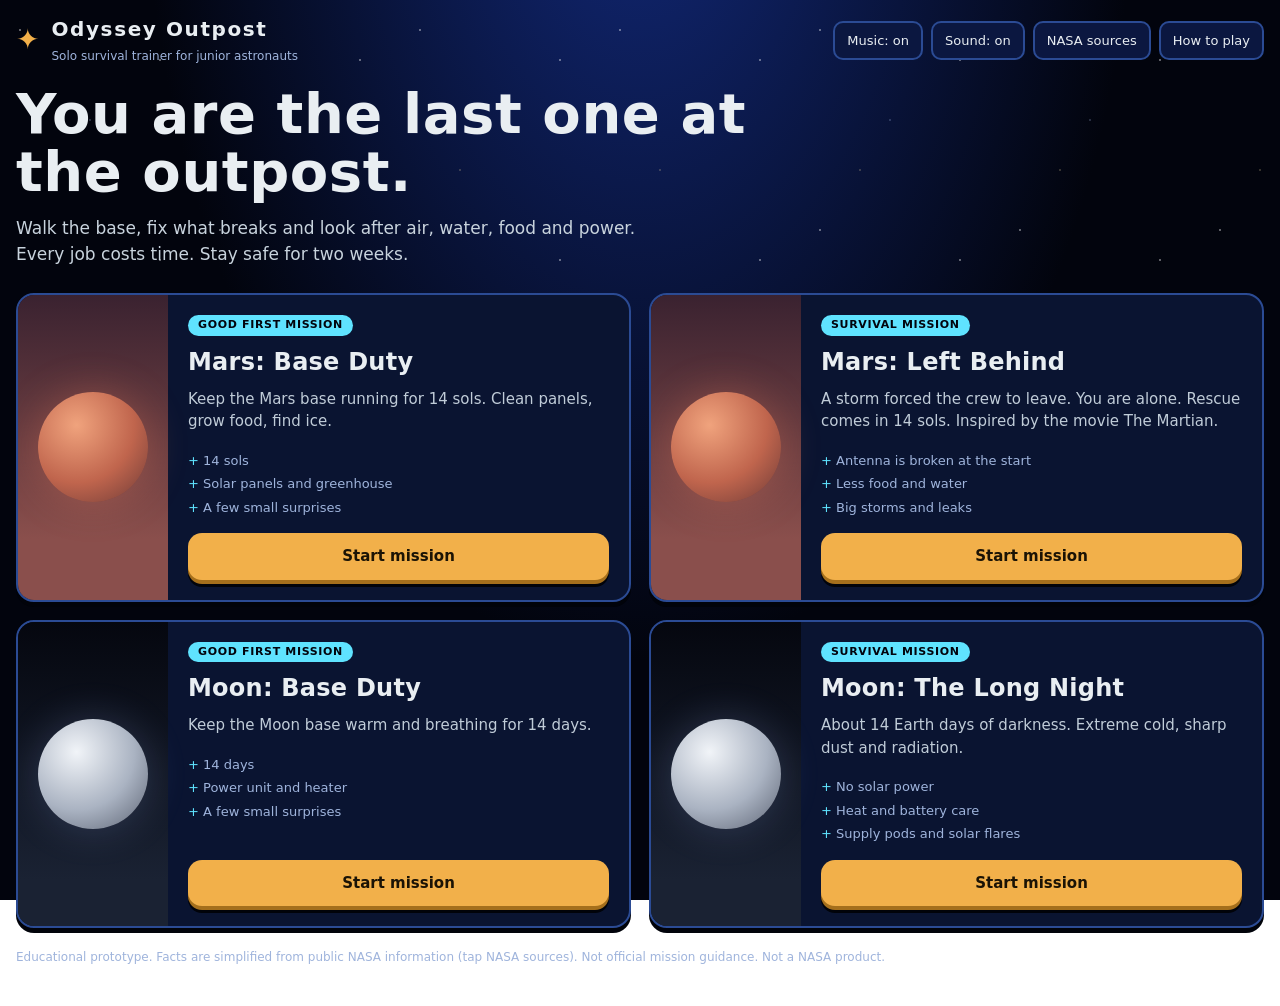
==== commit b4694ade: "renaming the project" ====
--- a/outpost-zero-single.html
+++ b/outpost-zero-single.html
@@ -3,10 +3,10 @@
 <head>
 <meta charset="utf-8">
 <meta name="viewport" content="width=device-width, initial-scale=1">
-<title>Outpost Zero | Solo survival trainer</title>
+<title>Odyssey Outpost | Solo survival trainer</title>
 <meta name="description" content="A 2D survival game that trains junior astronauts to keep a lone outpost alive on Mars or the Moon.">
 <style>
-/* Outpost Zero styles
+/* Odyssey Outpost styles
    Palette: graphite, amber for actions, teal for telemetry, coral for alerts. */
 :root {
   --bg: #02040d;
@@ -202,7 +202,7 @@
   <header class="topbar">
     <div class="brand">
       <span class="logo" aria-hidden="true">&#10022;</span>
-      <div><b>Outpost Zero</b><small>Solo survival trainer for junior astronauts</small></div>
+      <div><b>Odyssey Outpost</b><small>Solo survival trainer for junior astronauts</small></div>
     </div>
     <div class="top-actions">
       <button id="btnMusic" class="ghost">Music: on</button>
